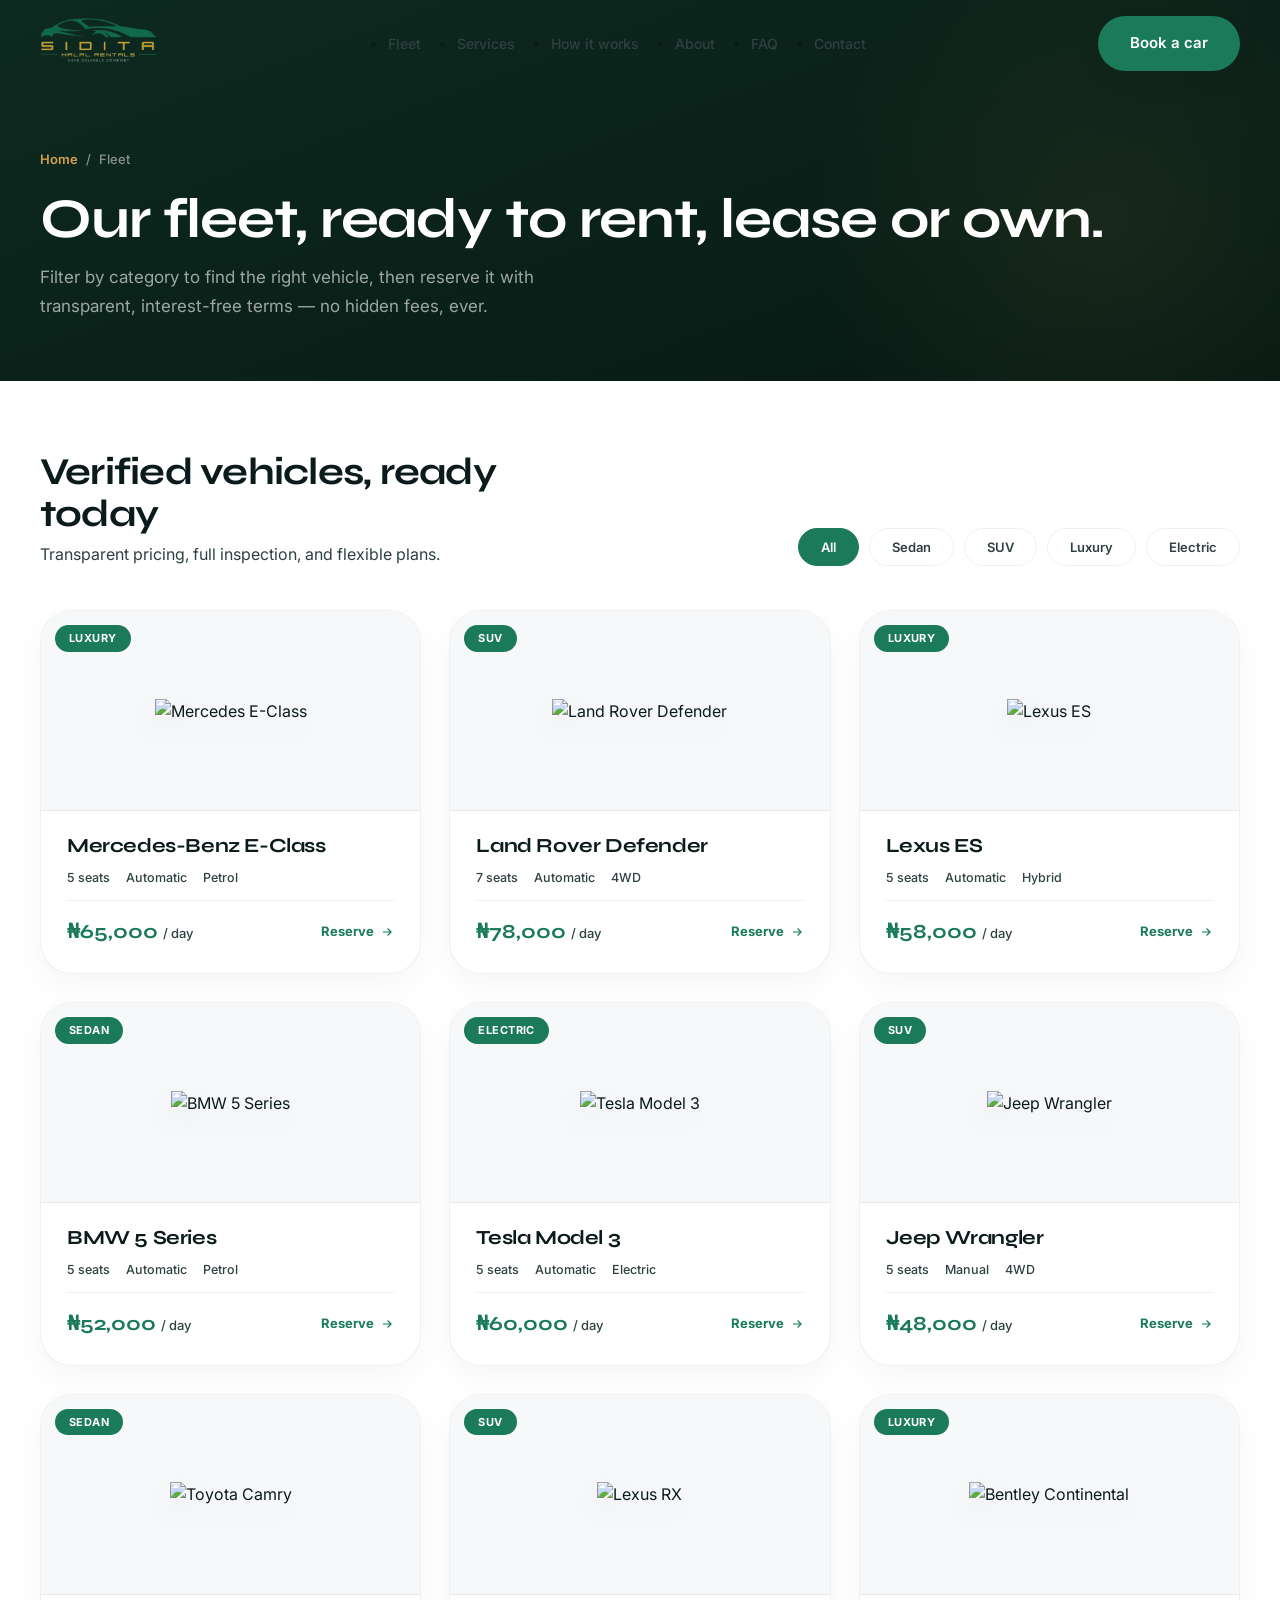
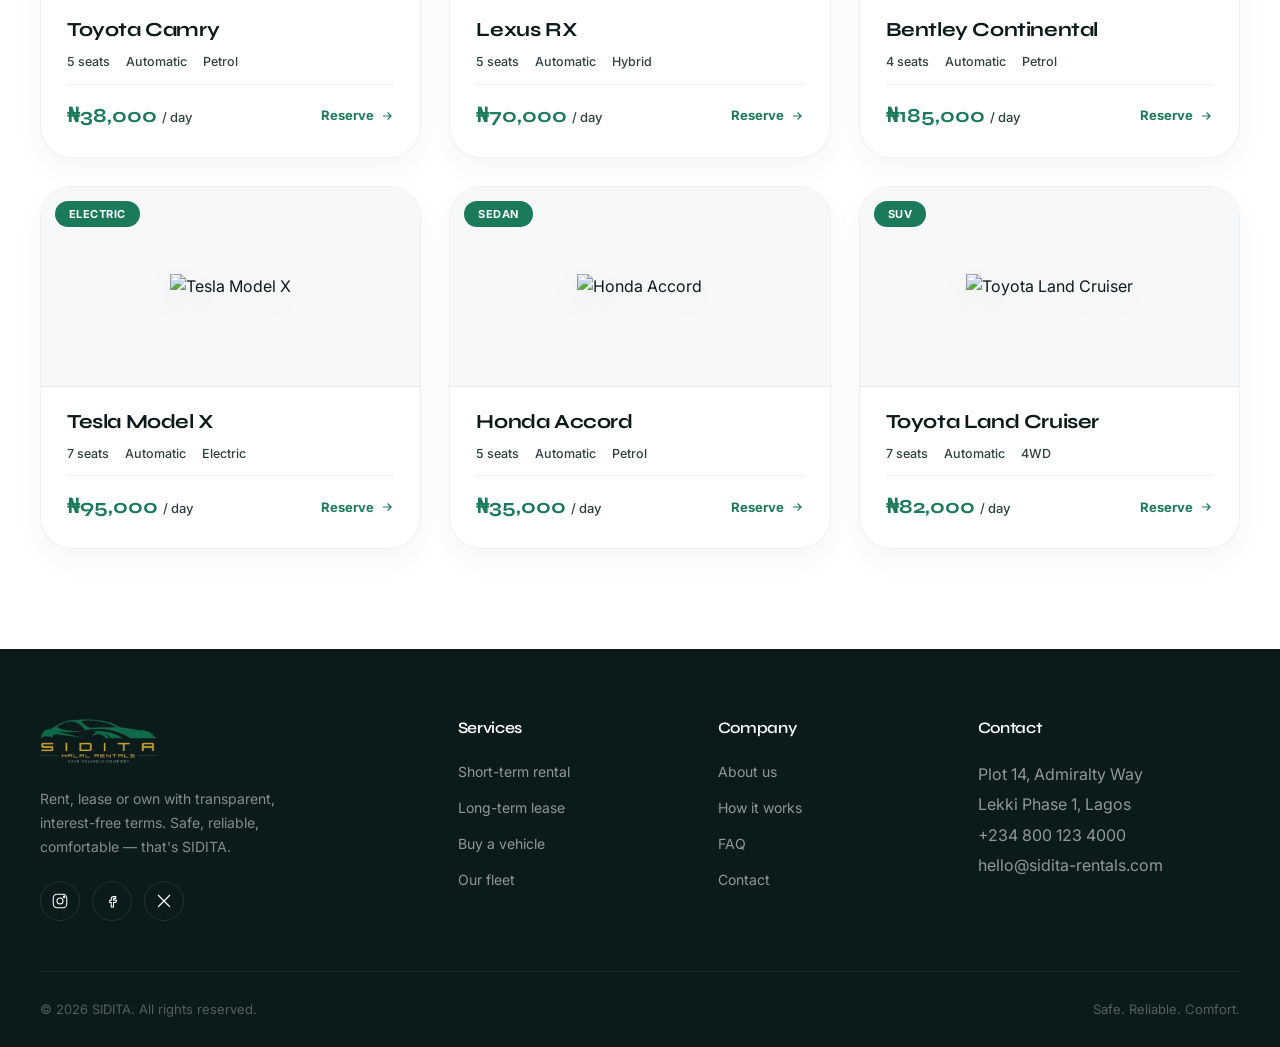
==== leasing.html @ f41a8546 "Add files via upload" ====
<!DOCTYPE html>
<html lang="en">
<head>
  <meta charset="UTF-8">
  <meta name="viewport" content="width=device-width, initial-scale=1.0">
  <title>SIDITA · Modern Fleet | Rent, Lease, Own</title>
  <meta name="description" content="Browse SIDITA's verified fleet — sedans, SUVs, luxury, electric. Transparent, interest-free terms.">
  <link rel="preconnect" href="https://fonts.googleapis.com">
  <link rel="preconnect" href="https://fonts.gstatic.com" crossorigin>
  <link href="https://fonts.googleapis.com/css2?family=Inter:opsz,wght@14..32,400;14..32,500;14..32,600;14..32,700;14..32,800&family=Syne:wght@600;700;800&display=swap" rel="stylesheet">
  <link rel="icon" href="data:image/svg+xml,%3Csvg xmlns='http://www.w3.org/2000/svg' viewBox='0 0 24 24' fill='%231a7a5a'%3E%3Cpath d='M12 2L2 7l10 5 10-5-10-5z'/%3E%3Cpath d='M2 17l10 5 10-5'/%3E%3Cpath d='M2 12l10 5 10-5'/%3E%3C/svg%3E" type="image/svg+xml">
  <link rel="icon" type="image/png" sizes="32x32" href="favicon.png">
<link rel="apple-touch-icon" href="favicon.png">
  <style>
    * { margin: 0; padding: 0; box-sizing: border-box; }

    :root {
      --bg: #ffffff;
      --bg-soft: #f6f8f9;
      --ink: #0b1a1a;
      --ink-soft: #2f4040;
      --green-accent: #1a7a5a;
      --gold: #d4a14b;
      --gold-light: #f3e3c4;
      --border-light: rgba(0,0,0,0.06);
      --shadow-sm: 0 12px 30px rgba(0,0,0,0.04);
      --shadow-md: 0 20px 40px rgba(0,0,0,0.06);
      --radius: 32px;
    }

    body {
      font-family: 'Inter', sans-serif;
      background: var(--bg);
      color: var(--ink);
      line-height: 1.5;
      -webkit-font-smoothing: antialiased;
    }

    .wrap {
      max-width: 1280px;
      margin: 0 auto;
      padding: 0 40px;
    }

    h1, h2, h3, h4 {
      font-family: 'Syne', sans-serif;
      font-weight: 700;
      letter-spacing: -0.02em;
      line-height: 1.1;
    }

    .btn {
      display: inline-flex;
      align-items: center;
      justify-content: center;
      gap: 10px;
      padding: 16px 32px;
      font-weight: 600;
      font-size: 15px;
      border-radius: 60px;
      transition: 0.2s ease;
      border: none;
      cursor: pointer;
      font-family: 'Inter', sans-serif;
      background: var(--ink);
      color: white;
      box-shadow: var(--shadow-sm);
      text-decoration: none;
    }

    .btn-primary {
      background: var(--green-accent);
      color: white;
    }
    .btn-primary:hover { background: #0e5f45; transform: scale(1.02); }

    .btn-outline {
      background: transparent;
      border: 1.5px solid var(--ink);
      color: var(--ink);
      box-shadow: none;
    }
    .btn-outline:hover { background: var(--ink); color: white; }

    /* ----- HEADER (dynamic) ----- */
    header {
      position: fixed;
      top: 0; left: 0; right: 0;
      z-index: 100;
      background: transparent;
      backdrop-filter: blur(0px);
      -webkit-backdrop-filter: blur(0px);
      border-bottom: 1px solid transparent;
      transition: background 0.35s ease, backdrop-filter 0.35s ease, border-color 0.35s ease, box-shadow 0.35s ease;
    }

    header.scrolled {
      background: rgba(255,255,255,0.85);
      backdrop-filter: blur(14px);
      -webkit-backdrop-filter: blur(14px);
      border-bottom: 1px solid rgba(0,0,0,0.04);
      box-shadow: 0 6px 24px rgba(0,0,0,0.03);
    }

    .nav {
      display: flex;
      align-items: center;
      justify-content: space-between;
      padding: 16px 40px;
      max-width: 1280px;
      margin: 0 auto;
    }

    .brand img { height: 44px; width: auto; }

    .nav-links {
      display: flex;
      align-items: center;
      gap: 36px;
    }

    .nav-links a {
      font-size: 14px;
      font-weight: 500;
      color: var(--ink-soft);
      transition: 0.2s;
      position: relative;
      text-decoration: none;
    }

    .nav-links a:hover { color: var(--ink); }
    .nav-links a::after {
      content: '';
      position: absolute;
      left: 0; bottom: -4px;
      width: 0; height: 2px;
      background: var(--green-accent);
      transition: 0.25s;
    }
    .nav-links a:hover::after { width: 100%; }

    .nav-cta { display: flex; align-items: center; gap: 16px; }

    .burger {
      display: none;
      flex-direction: column;
      gap: 5px;
      cursor: pointer;
      background: none;
      border: none;
    }
    .burger span {
      width: 24px; height: 2px;
      background: var(--ink);
      border-radius: 4px;
      transition: 0.2s;
    }

    .mobile-panel {
      display: none;
      background: white;
      padding: 20px 40px 30px;
      border-bottom: 1px solid var(--border-light);
    }

    /* ----- PAGE HEADER (dark, modern) ----- */
    .page-header {
      padding: 150px 0 60px;
      background: linear-gradient(160deg, #0d2a20 0%, #071913 100%);
      color: white;
      position: relative;
      overflow: hidden;
    }

    .page-header::after {
      content: '';
      position: absolute;
      right: -10%;
      top: -20%;
      width: 600px;
      height: 600px;
      background: radial-gradient(circle, rgba(212,161,75,0.08) 0%, transparent 70%);
      border-radius: 50%;
      pointer-events: none;
    }

    .page-header .wrap { position: relative; z-index: 2; }

    .breadcrumb {
      font-size: 13px;
      color: rgba(255,255,255,0.5);
      margin-bottom: 18px;
      display: flex;
      gap: 8px;
      align-items: center;
      font-weight: 500;
    }
    .breadcrumb a { color: var(--gold); text-decoration: none; font-weight: 600; }

    .page-header h1 {
      font-size: clamp(38px, 4.8vw, 56px);
      color: white;
      margin-bottom: 14px;
    }

    .page-header p {
      font-size: 17px;
      color: rgba(255,255,255,0.6);
      max-width: 560px;
      line-height: 1.7;
    }

    /* ----- FLEET SECTION ----- */
    .fleet-section {
      padding: 70px 0 100px;
      background: var(--bg);
    }

    .fleet-head {
      display: flex;
      justify-content: space-between;
      align-items: flex-end;
      flex-wrap: wrap;
      gap: 24px;
      margin-bottom: 44px;
    }

    .fleet-head .section-head { max-width: 500px; margin-bottom: 0; }
    .fleet-head .section-head h2 { font-size: clamp(28px, 3vw, 38px); }
    .fleet-head .section-head p { color: var(--ink-soft); font-size: 16px; margin-top: 8px; }

    .filters {
      display: flex;
      gap: 10px;
      flex-wrap: wrap;
    }

    .filter-btn {
      padding: 10px 22px;
      border-radius: 40px;
      border: 1.5px solid var(--border-light);
      font-size: 13px;
      font-weight: 600;
      background: transparent;
      color: var(--ink-soft);
      transition: 0.2s ease;
      cursor: pointer;
      font-family: 'Inter', sans-serif;
    }

    .filter-btn:hover { border-color: var(--green-accent); color: var(--green-accent); }
    .filter-btn.active {
      background: var(--green-accent);
      border-color: var(--green-accent);
      color: white;
    }

    .fleet-grid {
      display: grid;
      grid-template-columns: repeat(3, 1fr);
      gap: 28px;
    }

    .car-card {
      background: white;
      border-radius: var(--radius);
      overflow: hidden;
      border: 1px solid var(--border-light);
      transition: 0.3s ease;
      box-shadow: var(--shadow-sm);
      display: flex;
      flex-direction: column;
    }

    .car-card:hover {
      transform: translateY(-8px);
      box-shadow: var(--shadow-md);
      border-color: var(--green-accent);
    }

    .car-media {
      height: 200px;
      background: var(--bg-soft);
      display: flex;
      align-items: center;
      justify-content: center;
      padding: 20px;
      position: relative;
      border-bottom: 1px solid var(--border-light);
    }

    .car-media img {
      max-height: 140px;
      width: auto;
      object-fit: contain;
      filter: drop-shadow(0 12px 14px rgba(0,0,0,0.06));
      transition: transform 0.4s ease;
    }

    .car-card:hover .car-media img { transform: scale(1.05); }

    .car-tag {
      position: absolute;
      top: 14px;
      left: 14px;
      background: var(--green-accent);
      color: white;
      font-size: 11px;
      font-weight: 700;
      letter-spacing: 0.04em;
      padding: 5px 14px;
      border-radius: 30px;
      text-transform: uppercase;
    }

    .car-body {
      padding: 24px 26px 26px;
      display: flex;
      flex-direction: column;
      flex-grow: 1;
      gap: 12px;
    }

    .car-body h3 {
      font-size: 20px;
      color: var(--ink);
    }

    .car-specs {
      display: flex;
      gap: 16px;
      flex-wrap: wrap;
      font-size: 12.5px;
      font-weight: 500;
      color: var(--ink-soft);
    }

    .car-specs span { display: flex; align-items: center; gap: 6px; }

    .car-footer {
      display: flex;
      align-items: center;
      justify-content: space-between;
      margin-top: auto;
      padding-top: 16px;
      border-top: 1px solid var(--border-light);
    }

    .car-price {
      font-family: 'Syne', sans-serif;
      font-size: 20px;
      font-weight: 700;
      color: var(--green-accent);
    }

    .car-price small {
      font-family: 'Inter', sans-serif;
      font-size: 13px;
      font-weight: 500;
      color: var(--ink-soft);
    }

    .reserve-btn {
      font-size: 13px;
      font-weight: 700;
      color: var(--green-accent);
      display: flex;
      align-items: center;
      gap: 6px;
      text-decoration: none;
      transition: 0.2s;
    }

    .reserve-btn:hover { gap: 10px; color: #0e5f45; }

    .no-results {
      display: none;
      text-align: center;
      padding: 60px 20px;
      color: var(--ink-soft);
      font-size: 16px;
    }

    .no-results.show { display: block; }

    /* ----- FOOTER (modern) ----- */
    footer {
      background: var(--ink);
      color: rgba(255,255,255,0.7);
      padding: 70px 0 0;
    }

    .footer-grid {
      display: grid;
      grid-template-columns: 1.4fr 0.8fr 0.8fr 1fr;
      gap: 50px;
      padding-bottom: 50px;
      border-bottom: 1px solid rgba(255,255,255,0.06);
    }

    .footer-brand img { height: 44px; margin-bottom: 18px; }
    .footer-brand p { font-size: 14px; line-height: 1.7; max-width: 280px; color: rgba(255,255,255,0.5); }

    .footer-social { display: flex; gap: 12px; margin-top: 22px; }
    .footer-social a {
      width: 40px; height: 40px;
      border: 1px solid rgba(255,255,255,0.1);
      border-radius: 30px;
      display: flex;
      align-items: center;
      justify-content: center;
      transition: 0.2s;
      text-decoration: none;
    }
    .footer-social a:hover { background: var(--gold); border-color: var(--gold); }

    .footer-col h4 { color: white; font-size: 16px; margin-bottom: 22px; font-weight: 600; }
    .footer-col ul { display: flex; flex-direction: column; gap: 12px; list-style: none; }
    .footer-col a { color: rgba(255,255,255,0.55); font-size: 14px; transition: 0.2s; text-decoration: none; }
    .footer-col a:hover { color: var(--gold); }
    .footer-col address { font-style: normal; line-height: 1.9; color: rgba(255,255,255,0.55); }

    .footer-bottom {
      display: flex;
      justify-content: space-between;
      padding: 28px 0;
      font-size: 13px;
      color: rgba(255,255,255,0.3);
      flex-wrap: wrap;
      gap: 10px;
    }

    /* ----- RESPONSIVE ----- */
    @media (max-width: 1024px) {
      .fleet-grid { grid-template-columns: repeat(2, 1fr); }
      .footer-grid { grid-template-columns: 1fr 1fr; }
    }

    @media (max-width: 720px) {
      .wrap { padding: 0 24px; }
      .nav-links { display: none; }
      .burger { display: flex; }
      .fleet-grid { grid-template-columns: 1fr; }
      .footer-grid { grid-template-columns: 1fr; }
      .fleet-head { flex-direction: column; align-items: flex-start; }
      .filters { width: 100%; }
      .filter-btn { flex: 1 0 auto; }
    }
  </style>
</head>
<body>

<header id="siteHeader">
  <nav class="nav">
    <a href="index.html#top" class="brand"><img src="logo.png" alt="SIDITA"></a>
    <ul class="nav-links">
      <li><a href="index.html#fleet">Fleet</a></li>
      <li><a href="index.html#services">Services</a></li>
      <li><a href="index.html#how">How it works</a></li>
      <li><a href="index.html#about">About</a></li>
      <li><a href="index.html#faq">FAQ</a></li>
      <li><a href="index.html#contact">Contact</a></li>
    </ul>
    <div class="nav-cta">
      <a href="index.html#contact" class="btn btn-primary">Book a car</a>
      <button class="burger" id="burgerBtn" aria-label="Menu"><span></span><span></span><span></span></button>
    </div>
  </nav>
  <div class="mobile-panel" id="mobilePanel">
    <ul style="display:flex;flex-direction:column;gap:6px;padding:10px 0;list-style:none;">
      <li><a href="index.html#fleet" style="font-weight:600;padding:10px 0;border-bottom:1px solid var(--border-light);text-decoration:none;color:var(--ink);">Fleet</a></li>
      <li><a href="index.html#services" style="font-weight:600;padding:10px 0;border-bottom:1px solid var(--border-light);text-decoration:none;color:var(--ink);">Services</a></li>
      <li><a href="index.html#how" style="font-weight:600;padding:10px 0;border-bottom:1px solid var(--border-light);text-decoration:none;color:var(--ink);">How it works</a></li>
      <li><a href="index.html#about" style="font-weight:600;padding:10px 0;border-bottom:1px solid var(--border-light);text-decoration:none;color:var(--ink);">About</a></li>
      <li><a href="index.html#faq" style="font-weight:600;padding:10px 0;border-bottom:1px solid var(--border-light);text-decoration:none;color:var(--ink);">FAQ</a></li>
      <li><a href="index.html#contact" style="font-weight:600;padding:10px 0;text-decoration:none;color:var(--ink);">Contact</a></li>
    </ul>
  </div>
</header>

<main>
  <!-- PAGE HEADER -->
  <section class="page-header">
    <div class="wrap">
      <div class="breadcrumb"><a href="index.html">Home</a> <span>/</span> <span>Fleet</span></div>
      <h1>Our fleet, ready to rent, lease or own.</h1>
      <p>Filter by category to find the right vehicle, then reserve it with transparent, interest-free terms — no hidden fees, ever.</p>
    </div>
  </section>

  <!-- FLEET GRID -->
  <section class="fleet-section" id="fleet">
    <div class="wrap">
      <div class="fleet-head">
        <div class="section-head">
          <h2>Verified vehicles, ready today</h2>
          <p>Transparent pricing, full inspection, and flexible plans.</p>
        </div>
        <div class="filters" id="filters">
          <button class="filter-btn active" data-filter="all">All</button>
          <button class="filter-btn" data-filter="sedan">Sedan</button>
          <button class="filter-btn" data-filter="suv">SUV</button>
          <button class="filter-btn" data-filter="luxury">Luxury</button>
          <button class="filter-btn" data-filter="electric">Electric</button>
        </div>
      </div>

      <div class="fleet-grid" id="fleetGrid">

        <!-- Mercedes E-Class -->
        <div class="car-card" data-cat="luxury sedan">
          <div class="car-media"><span class="car-tag">Luxury</span><img src="https://pngimg.com/uploads/mercedes/small/mercedes_PNG1840.png" alt="Mercedes E-Class"></div>
          <div class="car-body">
            <h3>Mercedes-Benz E-Class</h3>
            <div class="car-specs"><span>5 seats</span><span>Automatic</span><span>Petrol</span></div>
            <div class="car-footer">
              <p class="car-price">₦65,000 <small>/ day</small></p>
              <a href="index.html#contact" class="reserve-btn">Reserve <svg width="14" height="14" viewBox="0 0 24 24" fill="none" stroke="currentColor" stroke-width="2"><path d="M5 12h14M13 6l6 6-6 6"/></svg></a>
            </div>
          </div>
        </div>

        <!-- Land Rover Defender -->
        <div class="car-card" data-cat="suv">
          <div class="car-media"><span class="car-tag">SUV</span><img src="https://pngimg.com/uploads/land_rover/small/land_rover_PNG49.png" alt="Land Rover Defender"></div>
          <div class="car-body">
            <h3>Land Rover Defender</h3>
            <div class="car-specs"><span>7 seats</span><span>Automatic</span><span>4WD</span></div>
            <div class="car-footer">
              <p class="car-price">₦78,000 <small>/ day</small></p>
              <a href="index.html#contact" class="reserve-btn">Reserve <svg width="14" height="14" viewBox="0 0 24 24" fill="none" stroke="currentColor" stroke-width="2"><path d="M5 12h14M13 6l6 6-6 6"/></svg></a>
            </div>
          </div>
        </div>

        <!-- Lexus ES -->
        <div class="car-card" data-cat="luxury sedan">
          <div class="car-media"><span class="car-tag">Luxury</span><img src="https://pngimg.com/uploads/lexus/small/lexus_PNG47.png" alt="Lexus ES"></div>
          <div class="car-body">
            <h3>Lexus ES</h3>
            <div class="car-specs"><span>5 seats</span><span>Automatic</span><span>Hybrid</span></div>
            <div class="car-footer">
              <p class="car-price">₦58,000 <small>/ day</small></p>
              <a href="index.html#contact" class="reserve-btn">Reserve <svg width="14" height="14" viewBox="0 0 24 24" fill="none" stroke="currentColor" stroke-width="2"><path d="M5 12h14M13 6l6 6-6 6"/></svg></a>
            </div>
          </div>
        </div>

        <!-- BMW 5 Series -->
        <div class="car-card" data-cat="sedan">
          <div class="car-media"><span class="car-tag">Sedan</span><img src="https://pngimg.com/uploads/bmw/small/bmw_PNG1683.png" alt="BMW 5 Series"></div>
          <div class="car-body">
            <h3>BMW 5 Series</h3>
            <div class="car-specs"><span>5 seats</span><span>Automatic</span><span>Petrol</span></div>
            <div class="car-footer">
              <p class="car-price">₦52,000 <small>/ day</small></p>
              <a href="index.html#contact" class="reserve-btn">Reserve <svg width="14" height="14" viewBox="0 0 24 24" fill="none" stroke="currentColor" stroke-width="2"><path d="M5 12h14M13 6l6 6-6 6"/></svg></a>
            </div>
          </div>
        </div>

        <!-- Tesla Model 3 -->
        <div class="car-card" data-cat="electric sedan">
          <div class="car-media"><span class="car-tag">Electric</span><img src="https://pngimg.com/uploads/tesla_car/small/tesla_car_PNG24.png" alt="Tesla Model 3"></div>
          <div class="car-body">
            <h3>Tesla Model 3</h3>
            <div class="car-specs"><span>5 seats</span><span>Automatic</span><span>Electric</span></div>
            <div class="car-footer">
              <p class="car-price">₦60,000 <small>/ day</small></p>
              <a href="index.html#contact" class="reserve-btn">Reserve <svg width="14" height="14" viewBox="0 0 24 24" fill="none" stroke="currentColor" stroke-width="2"><path d="M5 12h14M13 6l6 6-6 6"/></svg></a>
            </div>
          </div>
        </div>

        <!-- Jeep Wrangler -->
        <div class="car-card" data-cat="suv">
          <div class="car-media"><span class="car-tag">SUV</span><img src="https://pngimg.com/uploads/jeep/small/jeep_PNG146.png" alt="Jeep Wrangler"></div>
          <div class="car-body">
            <h3>Jeep Wrangler</h3>
            <div class="car-specs"><span>5 seats</span><span>Manual</span><span>4WD</span></div>
            <div class="car-footer">
              <p class="car-price">₦48,000 <small>/ day</small></p>
              <a href="index.html#contact" class="reserve-btn">Reserve <svg width="14" height="14" viewBox="0 0 24 24" fill="none" stroke="currentColor" stroke-width="2"><path d="M5 12h14M13 6l6 6-6 6"/></svg></a>
            </div>
          </div>
        </div>

        <!-- Toyota Camry -->
        <div class="car-card" data-cat="sedan">
          <div class="car-media"><span class="car-tag">Sedan</span><img src="https://pngimg.com/uploads/toyota/small/toyota_PNG1866.png" alt="Toyota Camry"></div>
          <div class="car-body">
            <h3>Toyota Camry</h3>
            <div class="car-specs"><span>5 seats</span><span>Automatic</span><span>Petrol</span></div>
            <div class="car-footer">
              <p class="car-price">₦38,000 <small>/ day</small></p>
              <a href="index.html#contact" class="reserve-btn">Reserve <svg width="14" height="14" viewBox="0 0 24 24" fill="none" stroke="currentColor" stroke-width="2"><path d="M5 12h14M13 6l6 6-6 6"/></svg></a>
            </div>
          </div>
        </div>

        <!-- Lexus RX -->
        <div class="car-card" data-cat="suv">
          <div class="car-media"><span class="car-tag">SUV</span><img src="https://pngimg.com/uploads/lexus/small/lexus_PNG55.png" alt="Lexus RX"></div>
          <div class="car-body">
            <h3>Lexus RX</h3>
            <div class="car-specs"><span>5 seats</span><span>Automatic</span><span>Hybrid</span></div>
            <div class="car-footer">
              <p class="car-price">₦70,000 <small>/ day</small></p>
              <a href="index.html#contact" class="reserve-btn">Reserve <svg width="14" height="14" viewBox="0 0 24 24" fill="none" stroke="currentColor" stroke-width="2"><path d="M5 12h14M13 6l6 6-6 6"/></svg></a>
            </div>
          </div>
        </div>

        <!-- Bentley Continental -->
        <div class="car-card" data-cat="luxury">
          <div class="car-media"><span class="car-tag">Luxury</span><img src="https://pngimg.com/uploads/bentley/bentley_PNG27.png" alt="Bentley Continental"></div>
          <div class="car-body">
            <h3>Bentley Continental</h3>
            <div class="car-specs"><span>4 seats</span><span>Automatic</span><span>Petrol</span></div>
            <div class="car-footer">
              <p class="car-price">₦185,000 <small>/ day</small></p>
              <a href="index.html#contact" class="reserve-btn">Reserve <svg width="14" height="14" viewBox="0 0 24 24" fill="none" stroke="currentColor" stroke-width="2"><path d="M5 12h14M13 6l6 6-6 6"/></svg></a>
            </div>
          </div>
        </div>

        <!-- Tesla Model X -->
        <div class="car-card" data-cat="electric">
          <div class="car-media"><span class="car-tag">Electric</span><img src="https://pngimg.com/uploads/tesla_car/small/tesla_car_PNG16.png" alt="Tesla Model X"></div>
          <div class="car-body">
            <h3>Tesla Model X</h3>
            <div class="car-specs"><span>7 seats</span><span>Automatic</span><span>Electric</span></div>
            <div class="car-footer">
              <p class="car-price">₦95,000 <small>/ day</small></p>
              <a href="index.html#contact" class="reserve-btn">Reserve <svg width="14" height="14" viewBox="0 0 24 24" fill="none" stroke="currentColor" stroke-width="2"><path d="M5 12h14M13 6l6 6-6 6"/></svg></a>
            </div>
          </div>
        </div>

        <!-- Honda Accord -->
        <div class="car-card" data-cat="sedan">
          <div class="car-media"><span class="car-tag">Sedan</span><img src="https://pngimg.com/uploads/honda/small/honda_PNG1710.png" alt="Honda Accord"></div>
          <div class="car-body">
            <h3>Honda Accord</h3>
            <div class="car-specs"><span>5 seats</span><span>Automatic</span><span>Petrol</span></div>
            <div class="car-footer">
              <p class="car-price">₦35,000 <small>/ day</small></p>
              <a href="index.html#contact" class="reserve-btn">Reserve <svg width="14" height="14" viewBox="0 0 24 24" fill="none" stroke="currentColor" stroke-width="2"><path d="M5 12h14M13 6l6 6-6 6"/></svg></a>
            </div>
          </div>
        </div>

        <!-- Toyota Land Cruiser -->
        <div class="car-card" data-cat="suv">
          <div class="car-media"><span class="car-tag">SUV</span><img src="https://pngimg.com/uploads/toyota/small/toyota_PNG1855.png" alt="Toyota Land Cruiser"></div>
          <div class="car-body">
            <h3>Toyota Land Cruiser</h3>
            <div class="car-specs"><span>7 seats</span><span>Automatic</span><span>4WD</span></div>
            <div class="car-footer">
              <p class="car-price">₦82,000 <small>/ day</small></p>
              <a href="index.html#contact" class="reserve-btn">Reserve <svg width="14" height="14" viewBox="0 0 24 24" fill="none" stroke="currentColor" stroke-width="2"><path d="M5 12h14M13 6l6 6-6 6"/></svg></a>
            </div>
          </div>
        </div>

      </div>

      <div class="no-results" id="noResults">
        <p>No vehicles match this category right now — try "All" or check back soon.</p>
      </div>
    </div>
  </section>
</main>

<footer>
  <div class="wrap">
    <div class="footer-grid">
      <div class="footer-brand">
        <img src="logo.png" alt="SIDITA">
        <p>Rent, lease or own with transparent, interest-free terms. Safe, reliable, comfortable — that's SIDITA.</p>
        <div class="footer-social">
          <a href="#"><svg width="18" height="18" viewBox="0 0 24 24" fill="none" stroke="white" stroke-width="1.4"><rect x="3" y="3" width="18" height="18" rx="5"/><circle cx="12" cy="12" r="4"/><circle cx="17.5" cy="6.5" r="1"/></svg></a>
          <a href="#"><svg width="18" height="18" viewBox="0 0 24 24" fill="none" stroke="white" stroke-width="1.4"><path d="M14 9h3V6h-3c-1.7 0-3 1.3-3 3v2H9v3h2v6h3v-6h3l1-3h-4V9c0-.3.3-1 1-1z"/></svg></a>
          <a href="#"><svg width="18" height="18" viewBox="0 0 24 24" fill="none" stroke="white" stroke-width="1.6"><path d="M4 4l16 16M20 4L4 20"/></svg></a>
        </div>
      </div>
      <div class="footer-col"><h4>Services</h4><ul><li><a href="index.html#services">Short-term rental</a></li><li><a href="index.html#services">Long-term lease</a></li><li><a href="index.html#services">Buy a vehicle</a></li><li><a href="index.html#fleet">Our fleet</a></li></ul></div>
      <div class="footer-col"><h4>Company</h4><ul><li><a href="index.html#about">About us</a></li><li><a href="index.html#how">How it works</a></li><li><a href="index.html#faq">FAQ</a></li><li><a href="index.html#contact">Contact</a></li></ul></div>
      <div class="footer-col"><h4>Contact</h4><address>Plot 14, Admiralty Way<br>Lekki Phase 1, Lagos<br>+234 800 123 4000<br>hello@sidita-rentals.com</address></div>
    </div>
    <div class="footer-bottom"><span>© 2026 SIDITA. All rights reserved.</span><span>Safe. Reliable. Comfort.</span></div>
  </div>
</footer>

<script>
  // Header scroll effect
  const headerEl = document.getElementById('siteHeader');
  window.addEventListener('scroll', () => {
    headerEl.classList.toggle('scrolled', window.scrollY > 20);
  });

  // Mobile menu
  const burger = document.getElementById('burgerBtn');
  const panel = document.getElementById('mobilePanel');
  burger.addEventListener('click', () => {
    panel.style.display = panel.style.display === 'block' ? 'none' : 'block';
  });
  document.querySelectorAll('.mobile-panel a').forEach(a => a.addEventListener('click', () => panel.style.display = 'none'));

  // Fleet filtering
  const filterBtns = document.querySelectorAll('.filter-btn');
  const cards = document.querySelectorAll('.car-card');
  const noResults = document.getElementById('noResults');

  function applyFilter(filter) {
    filterBtns.forEach(b => b.classList.toggle('active', b.dataset.filter === filter));
    let visible = 0;
    cards.forEach(card => {
      const match = filter === 'all' || card.dataset.cat.includes(filter);
      card.style.display = match ? 'flex' : 'none';
      if (match) visible++;
    });
    noResults.classList.toggle('show', visible === 0);
    // Update URL
    const url = new URL(window.location);
    if (filter === 'all') url.searchParams.delete('category');
    else url.searchParams.set('category', filter);
    window.history.replaceState({}, '', url);
  }

  filterBtns.forEach(btn => {
    btn.addEventListener('click', () => applyFilter(btn.dataset.filter));
  });

  // Read URL param
  const params = new URLSearchParams(window.location.search);
  const initial = params.get('category');
  const valid = ['sedan', 'suv', 'luxury', 'electric'];
  applyFilter(valid.includes(initial) ? initial : 'all');
</script>
</body>
</html>
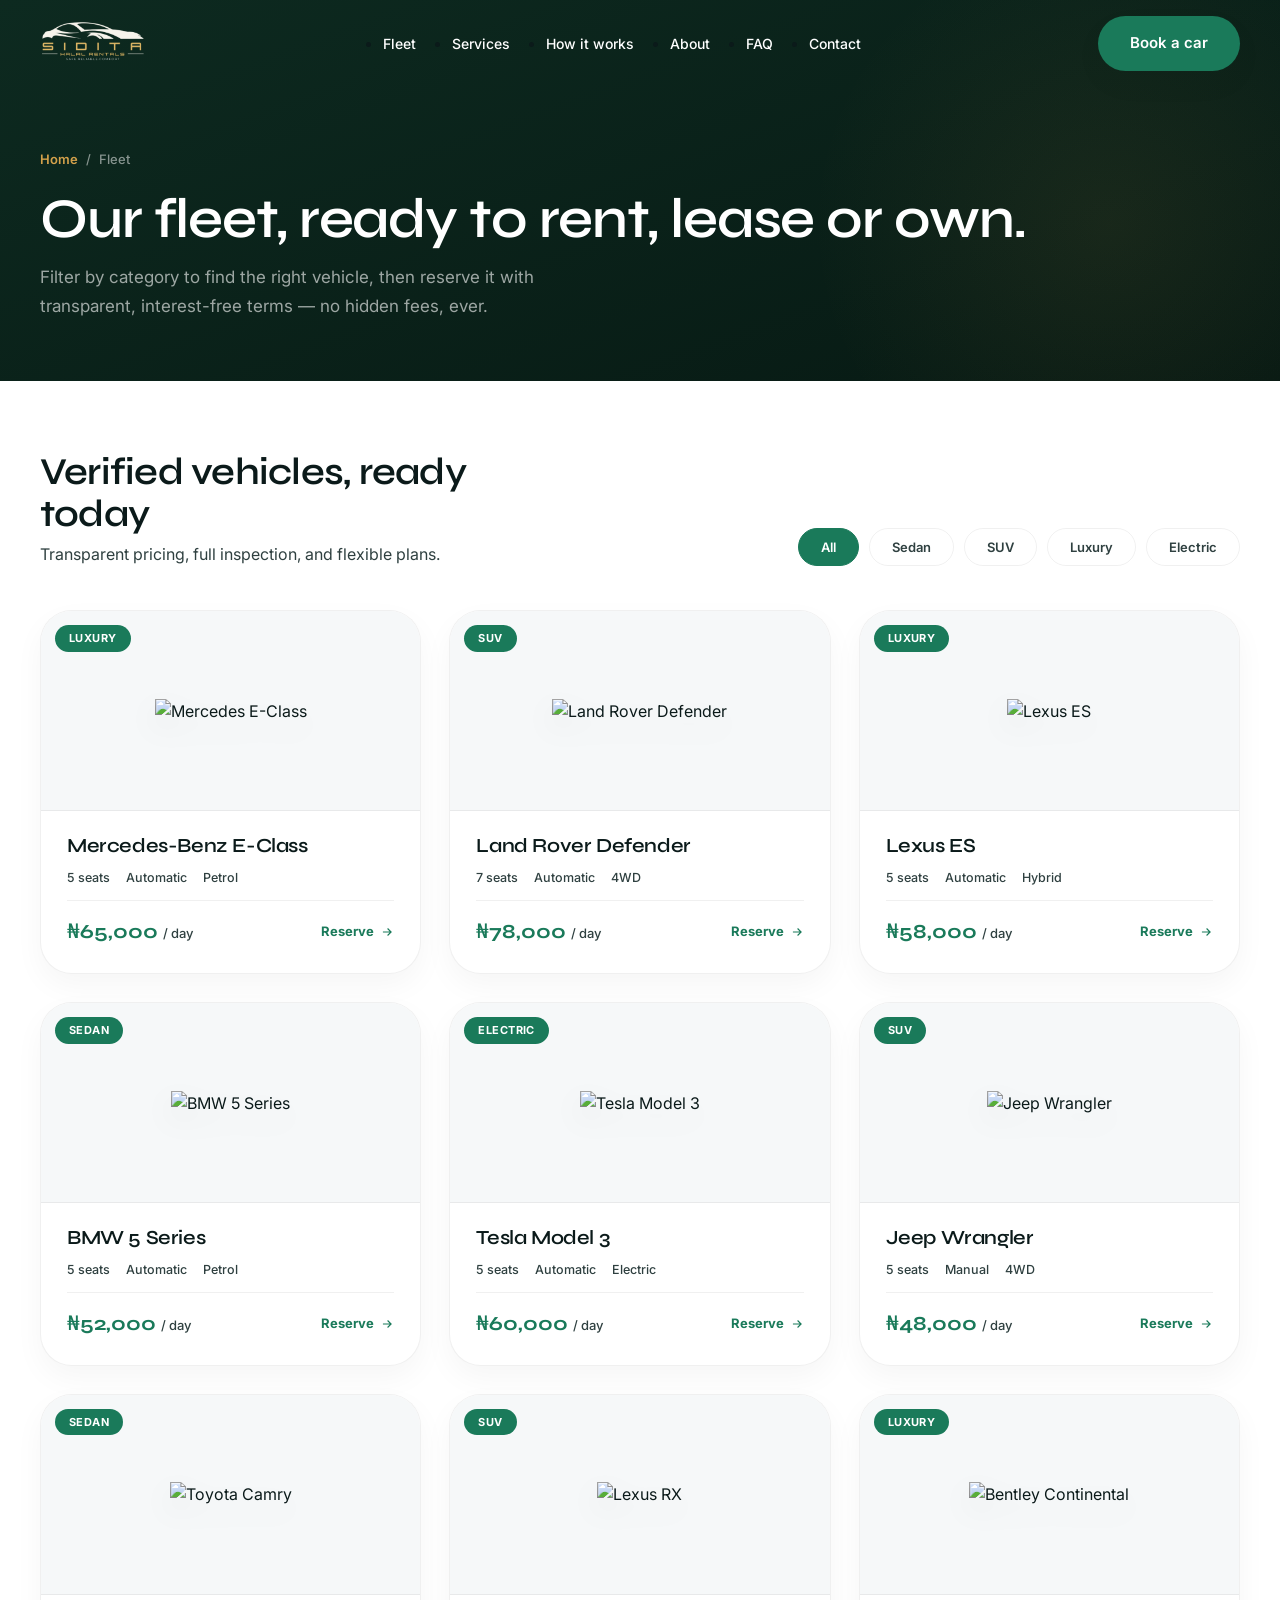
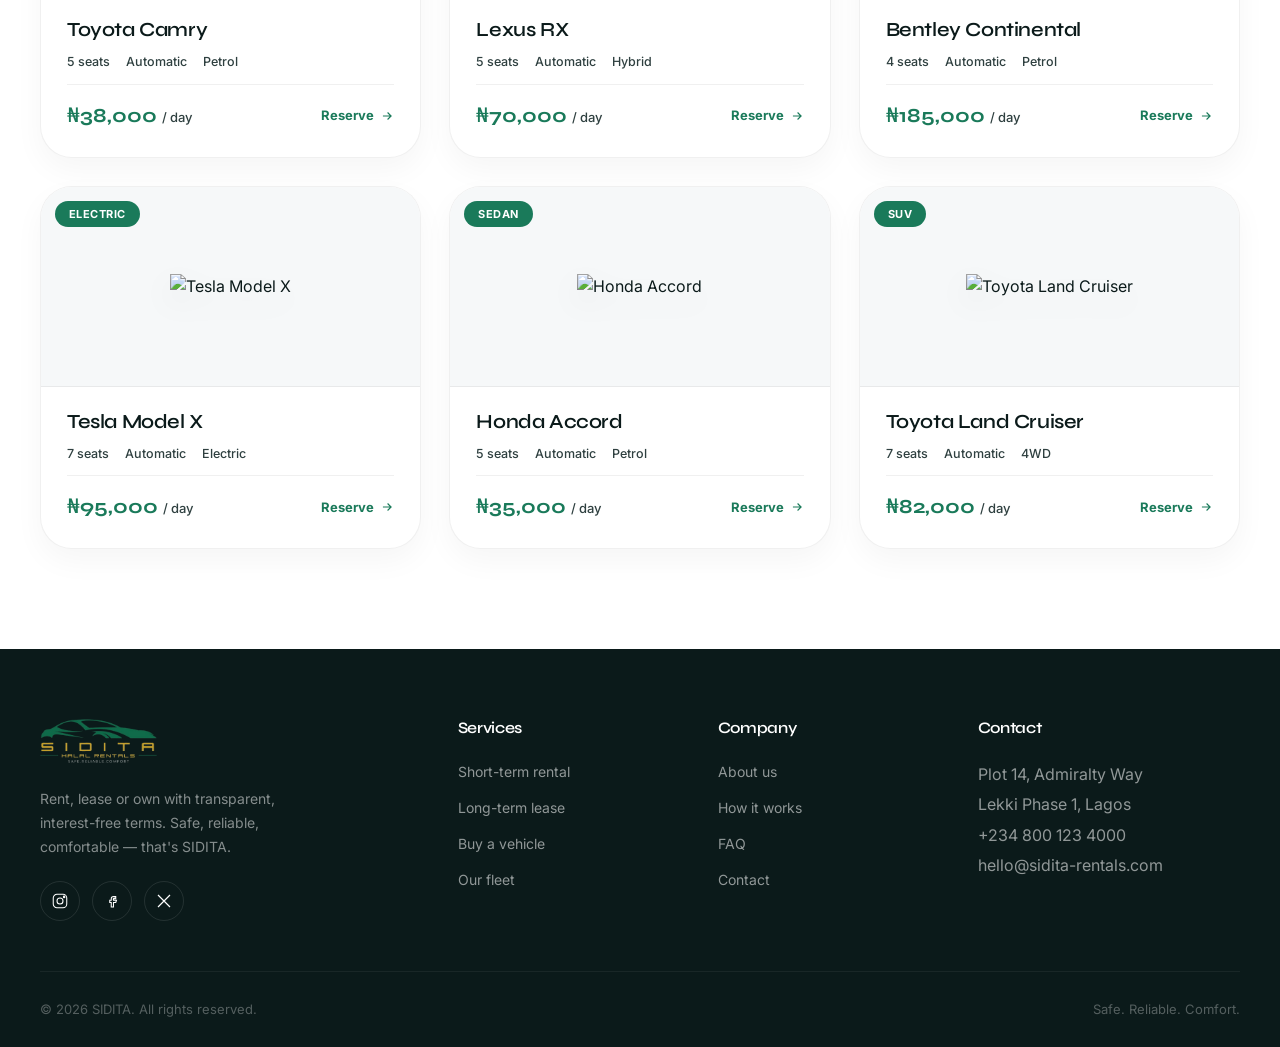
==== commit 9b5d64db: "Add files via upload" ====
--- a/leasing.html
+++ b/leasing.html
@@ -7,7 +7,7 @@
   <meta name="description" content="Browse SIDITA's verified fleet — sedans, SUVs, luxury, electric. Transparent, interest-free terms.">
   <link rel="preconnect" href="https://fonts.googleapis.com">
   <link rel="preconnect" href="https://fonts.gstatic.com" crossorigin>
-  <link href="https://fonts.googleapis.com/css2?family=Inter:opsz,wght@14..32,400;14..32,500;14..32,600;14..32,700;14..32,800&family=Syne:wght@600;700;800&display=swap" rel="stylesheet">
+  <link href="https://fonts.googleapis.com/css2?family=Inter:wght@400;500;600;700&family=Syne:wght@400;500;600;700&display=swap" rel="stylesheet">
   <link rel="icon" href="data:image/svg+xml,%3Csvg xmlns='http://www.w3.org/2000/svg' viewBox='0 0 24 24' fill='%231a7a5a'%3E%3Cpath d='M12 2L2 7l10 5 10-5-10-5z'/%3E%3Cpath d='M2 17l10 5 10-5'/%3E%3Cpath d='M2 12l10 5 10-5'/%3E%3C/svg%3E" type="image/svg+xml">
   <link rel="icon" type="image/png" sizes="32x32" href="favicon.png">
 <link rel="apple-touch-icon" href="favicon.png">
@@ -26,27 +26,45 @@
       --shadow-sm: 0 12px 30px rgba(0,0,0,0.04);
       --shadow-md: 0 20px 40px rgba(0,0,0,0.06);
       --radius: 32px;
+      --wrap-pad: 40px;
+    }
+
+    html { -webkit-text-size-adjust: 100%; }
+
+    html, body {
+      max-width: 100%;
+      overflow-x: hidden;
     }
 
     body {
-      font-family: 'Inter', sans-serif;
+      font-family: 'Inter', -apple-system, BlinkMacSystemFont, 'Segoe UI', Roboto, Helvetica, Arial, sans-serif;
       background: var(--bg);
       color: var(--ink);
       line-height: 1.5;
       -webkit-font-smoothing: antialiased;
-    }
+      -moz-osx-font-smoothing: grayscale;
+      text-rendering: optimizeLegibility;
+      font-synthesis: none;
+    }
+
+    img { max-width: 100%; height: auto; }
 
     .wrap {
       max-width: 1280px;
       margin: 0 auto;
-      padding: 0 40px;
+      padding: 0 var(--wrap-pad);
     }
 
     h1, h2, h3, h4 {
-      font-family: 'Syne', sans-serif;
-      font-weight: 700;
+      font-family: 'Syne', 'Inter', -apple-system, BlinkMacSystemFont, sans-serif;
+      font-weight: 600;
       letter-spacing: -0.02em;
       line-height: 1.1;
+    }
+
+    a {
+      text-decoration: none !important;
+      color: inherit;
     }
 
     .btn {
@@ -61,11 +79,11 @@
       transition: 0.2s ease;
       border: none;
       cursor: pointer;
-      font-family: 'Inter', sans-serif;
+      font-family: 'Inter', -apple-system, BlinkMacSystemFont, sans-serif;
       background: var(--ink);
       color: white;
       box-shadow: var(--shadow-sm);
-      text-decoration: none;
+      text-decoration: none !important;
     }
 
     .btn-primary {
@@ -106,12 +124,14 @@
       display: flex;
       align-items: center;
       justify-content: space-between;
-      padding: 16px 40px;
+      padding: 16px var(--wrap-pad);
       max-width: 1280px;
       margin: 0 auto;
+      gap: 16px;
     }
 
     .brand img { height: 44px; width: auto; }
+    .brand { flex-shrink: 0; }
 
     .nav-links {
       display: flex;
@@ -122,13 +142,13 @@
     .nav-links a {
       font-size: 14px;
       font-weight: 500;
-      color: var(--ink-soft);
-      transition: 0.2s;
+      color: white;
+      transition: color 0.35s ease;
       position: relative;
       text-decoration: none;
     }
 
-    .nav-links a:hover { color: var(--ink); }
+    .nav-links a:hover { color: white; }
     .nav-links a::after {
       content: '';
       position: absolute;
@@ -139,6 +159,12 @@
     }
     .nav-links a:hover::after { width: 100%; }
 
+    header.scrolled .nav-links a { color: var(--ink-soft); }
+    header.scrolled .nav-links a:hover { color: var(--ink); }
+
+    .burger span { background: white; transition: background 0.35s ease; }
+    header.scrolled .burger span { background: var(--ink); }
+
     .nav-cta { display: flex; align-items: center; gap: 16px; }
 
     .burger {
@@ -159,7 +185,7 @@
     .mobile-panel {
       display: none;
       background: white;
-      padding: 20px 40px 30px;
+      padding: 20px var(--wrap-pad) 30px;
       border-bottom: 1px solid var(--border-light);
     }
 
@@ -432,19 +458,43 @@
 
     /* ----- RESPONSIVE ----- */
     @media (max-width: 1024px) {
+      :root { --wrap-pad: 32px; }
+      .page-header { padding: 120px 0 52px; }
+      .fleet-section { padding: 60px 0 84px; }
       .fleet-grid { grid-template-columns: repeat(2, 1fr); }
-      .footer-grid { grid-template-columns: 1fr 1fr; }
+      .footer-grid { grid-template-columns: 1fr 1fr; gap: 36px; }
+      .nav-cta .btn { padding: 14px 22px; font-size: 14px; }
     }
 
     @media (max-width: 720px) {
-      .wrap { padding: 0 24px; }
+      :root { --wrap-pad: 24px; }
+      .nav { padding: 14px var(--wrap-pad); }
       .nav-links { display: none; }
       .burger { display: flex; }
+      .page-header { padding: 108px 0 44px; }
+      .fleet-section { padding: 48px 0 70px; }
       .fleet-grid { grid-template-columns: 1fr; }
-      .footer-grid { grid-template-columns: 1fr; }
+      .footer-grid { grid-template-columns: 1fr; gap: 32px; }
+      .footer-bottom { text-align: center; justify-content: center; }
       .fleet-head { flex-direction: column; align-items: flex-start; }
       .filters { width: 100%; }
       .filter-btn { flex: 1 0 auto; }
+      .car-body { padding: 20px 20px 22px; }
+      .brand img { height: 36px; }
+    }
+
+    @media (max-width: 480px) {
+      :root { --wrap-pad: 18px; }
+      .page-header h1 { font-size: 30px; }
+      .page-header p { font-size: 15px; }
+      .breadcrumb { font-size: 12px; }
+      .btn { padding: 14px 24px; font-size: 14px; }
+      .fleet-head .section-head h2 { font-size: 24px; }
+      .filters { gap: 8px; }
+      .filter-btn { padding: 9px 16px; font-size: 12.5px; }
+      .car-media { height: 170px; }
+      .car-price { font-size: 18px; }
+      .mobile-panel { padding: 16px var(--wrap-pad) 24px; }
     }
   </style>
 </head>
@@ -452,7 +502,7 @@
 
 <header id="siteHeader">
   <nav class="nav">
-    <a href="index.html#top" class="brand"><img src="logo.png" alt="SIDITA"></a>
+    <a href="index.html#top" class="brand"><img id="navLogo" src="logo-light.png" alt="SIDITA"></a>
     <ul class="nav-links">
       <li><a href="index.html#fleet">Fleet</a></li>
       <li><a href="index.html#services">Services</a></li>
@@ -695,9 +745,15 @@
 <script>
   // Header scroll effect
   const headerEl = document.getElementById('siteHeader');
-  window.addEventListener('scroll', () => {
-    headerEl.classList.toggle('scrolled', window.scrollY > 20);
-  });
+  const navLogo = document.getElementById('navLogo');
+  function updateHeaderState() {
+    const scrolled = window.scrollY > 20;
+    headerEl.classList.toggle('scrolled', scrolled);
+    const desiredSrc = scrolled ? 'logo.png' : 'logo-light.png';
+    if (navLogo.getAttribute('src') !== desiredSrc) navLogo.setAttribute('src', desiredSrc);
+  }
+  window.addEventListener('scroll', updateHeaderState);
+  updateHeaderState();
 
   // Mobile menu
   const burger = document.getElementById('burgerBtn');
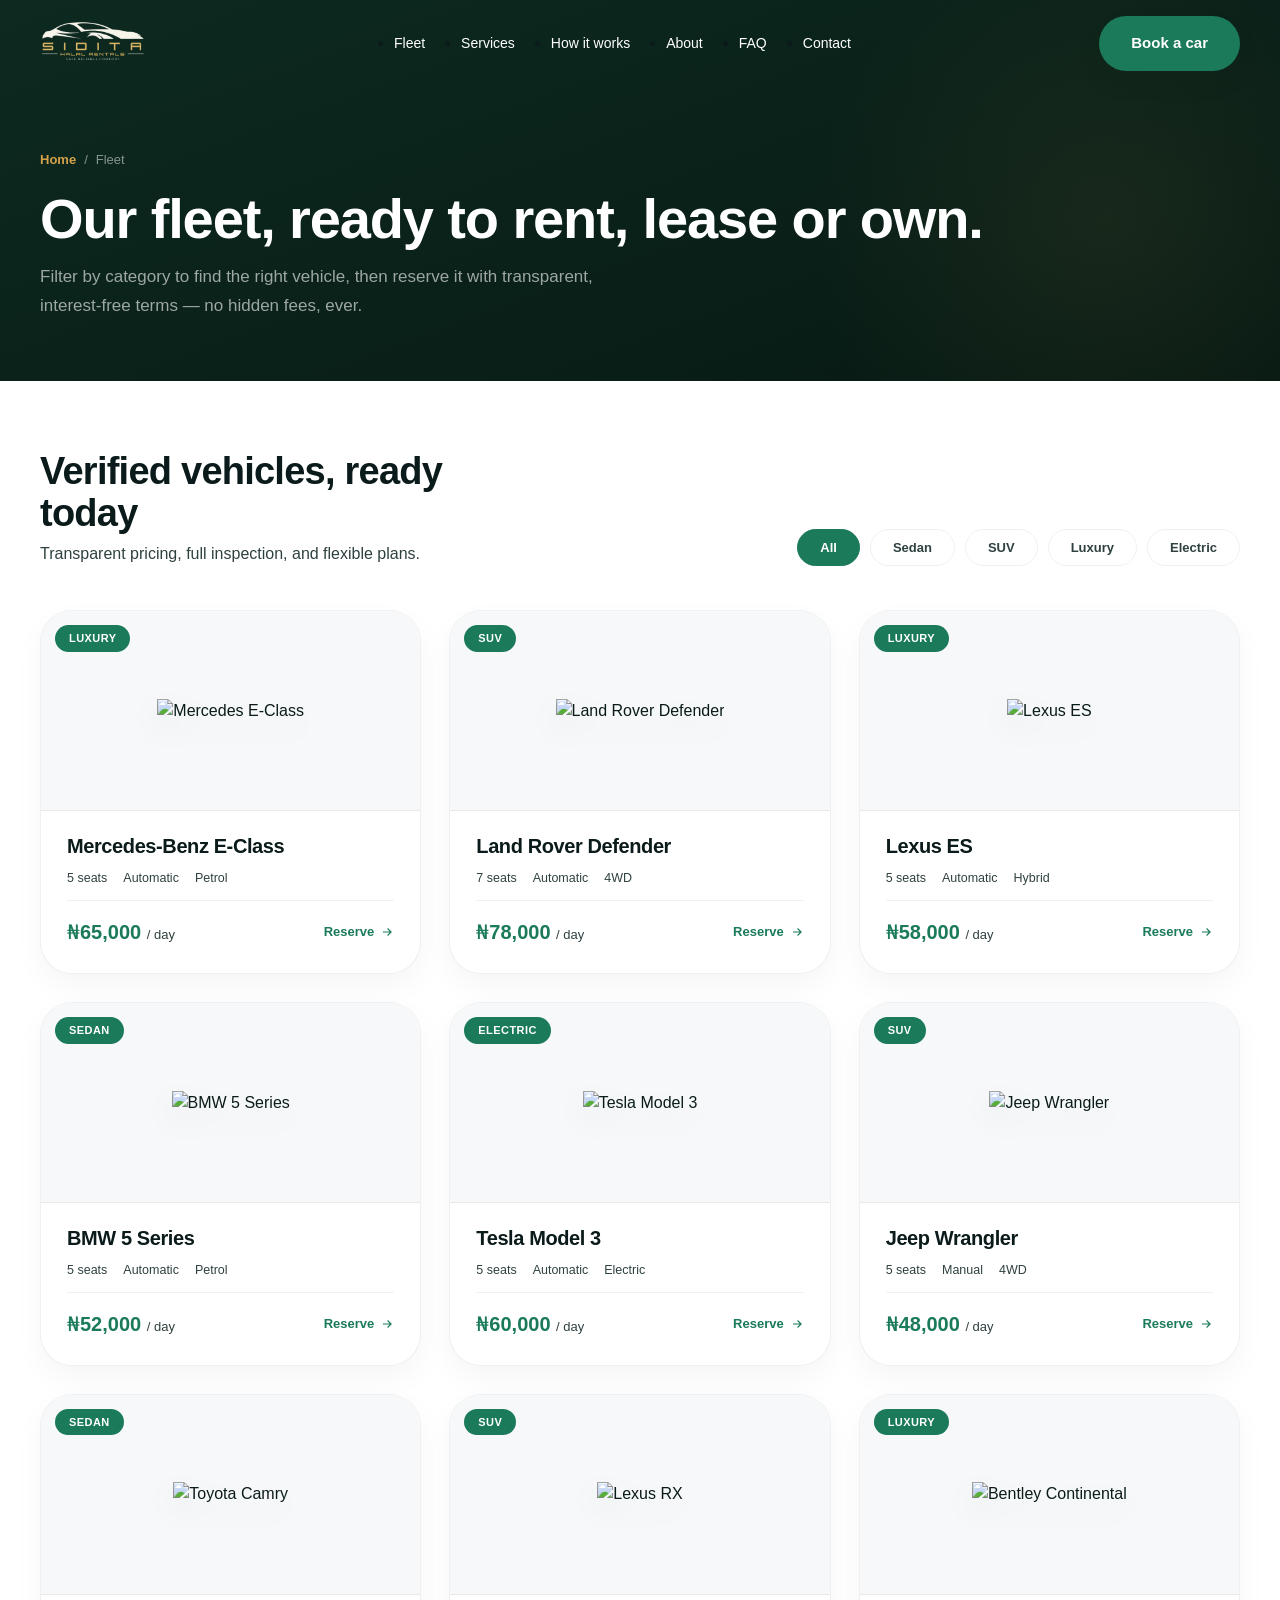
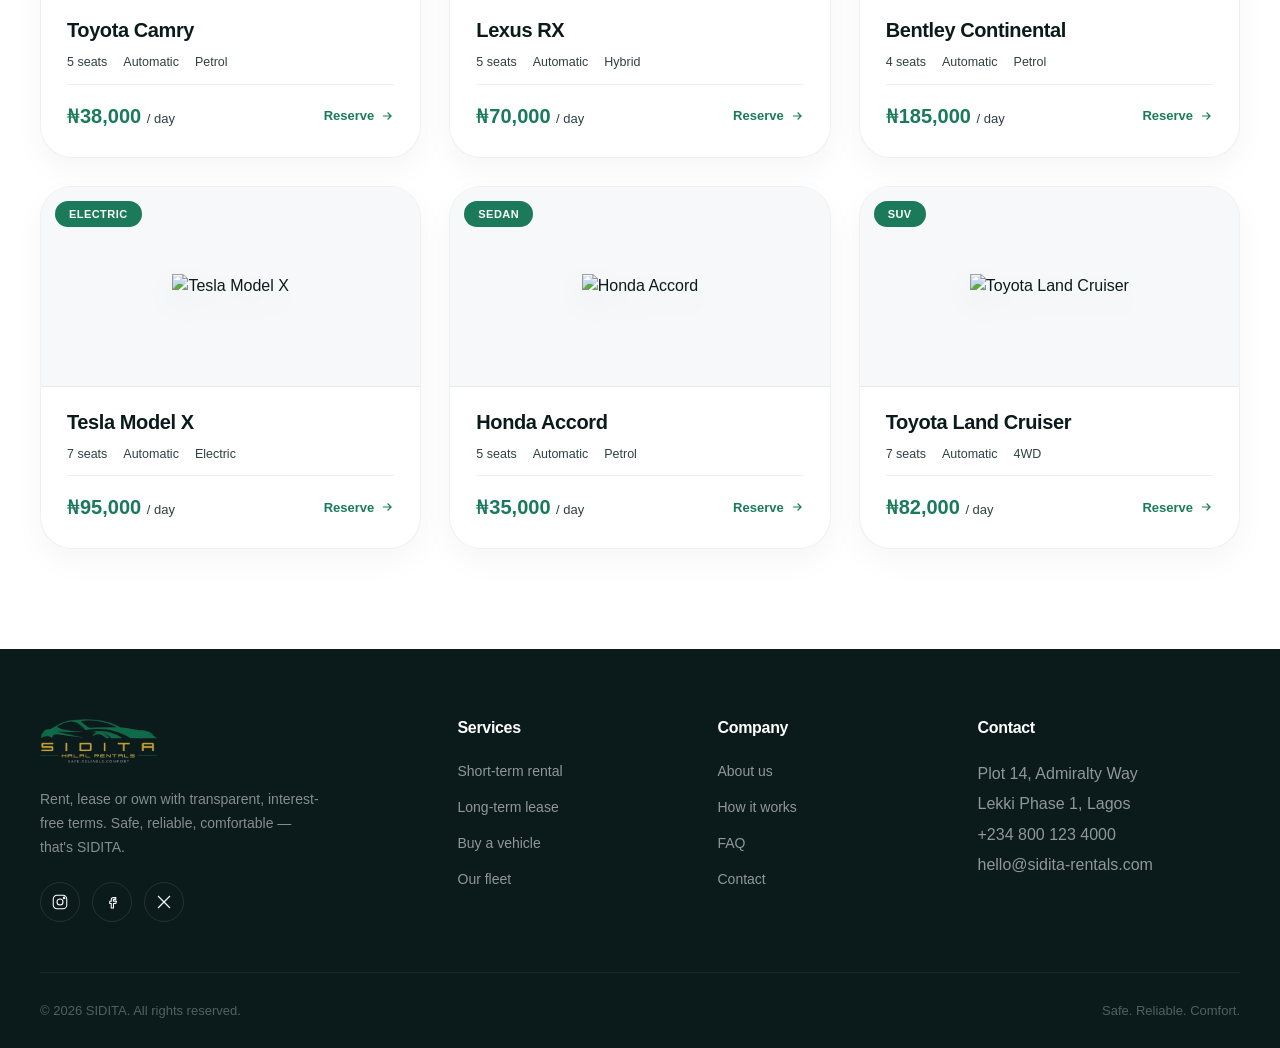
==== commit c904ce03: "Add files via upload" ====
--- a/leasing.html
+++ b/leasing.html
@@ -1,15 +1,14 @@
 <!DOCTYPE html>
 <html lang="en">
 <head>
-  <meta charset="UTF-8">
-  <meta name="viewport" content="width=device-width, initial-scale=1.0">
-  <title>SIDITA · Modern Fleet | Rent, Lease, Own</title>
-  <meta name="description" content="Browse SIDITA's verified fleet — sedans, SUVs, luxury, electric. Transparent, interest-free terms.">
-  <link rel="preconnect" href="https://fonts.googleapis.com">
-  <link rel="preconnect" href="https://fonts.gstatic.com" crossorigin>
-  <link href="https://fonts.googleapis.com/css2?family=Inter:wght@400;500;600;700&family=Syne:wght@400;500;600;700&display=swap" rel="stylesheet">
-  <link rel="icon" href="data:image/svg+xml,%3Csvg xmlns='http://www.w3.org/2000/svg' viewBox='0 0 24 24' fill='%231a7a5a'%3E%3Cpath d='M12 2L2 7l10 5 10-5-10-5z'/%3E%3Cpath d='M2 17l10 5 10-5'/%3E%3Cpath d='M2 12l10 5 10-5'/%3E%3C/svg%3E" type="image/svg+xml">
-  <link rel="icon" type="image/png" sizes="32x32" href="favicon.png">
+<meta charset="UTF-8">
+<meta name="viewport" content="width=device-width, initial-scale=1.0">
+<title>SIDITA · Modern Fleet | Rent, Lease, Own</title>
+<meta name="description" content="SIDITA Halal Rentals — transparent, interest-free vehicle rental, leasing and ownership. Verified fleet, fair terms, no hidden fees.">
+<link rel="preconnect" href="https://fonts.googleapis.com">
+<link rel="preconnect" href="https://fonts.gstatic.com" crossorigin>
+<link href="https://fonts.googleapis.com/css2?family=Fraunces:opsz,wght@9..144,400;9..144,500;9..144,600;9..144,700&family=Manrope:wght@400;500;600;700;800&display=swap" rel="stylesheet">
+<link rel="icon" type="image/png" sizes="32x32" href="favicon.png">
 <link rel="apple-touch-icon" href="favicon.png">
   <style>
     * { margin: 0; padding: 0; box-sizing: border-box; }
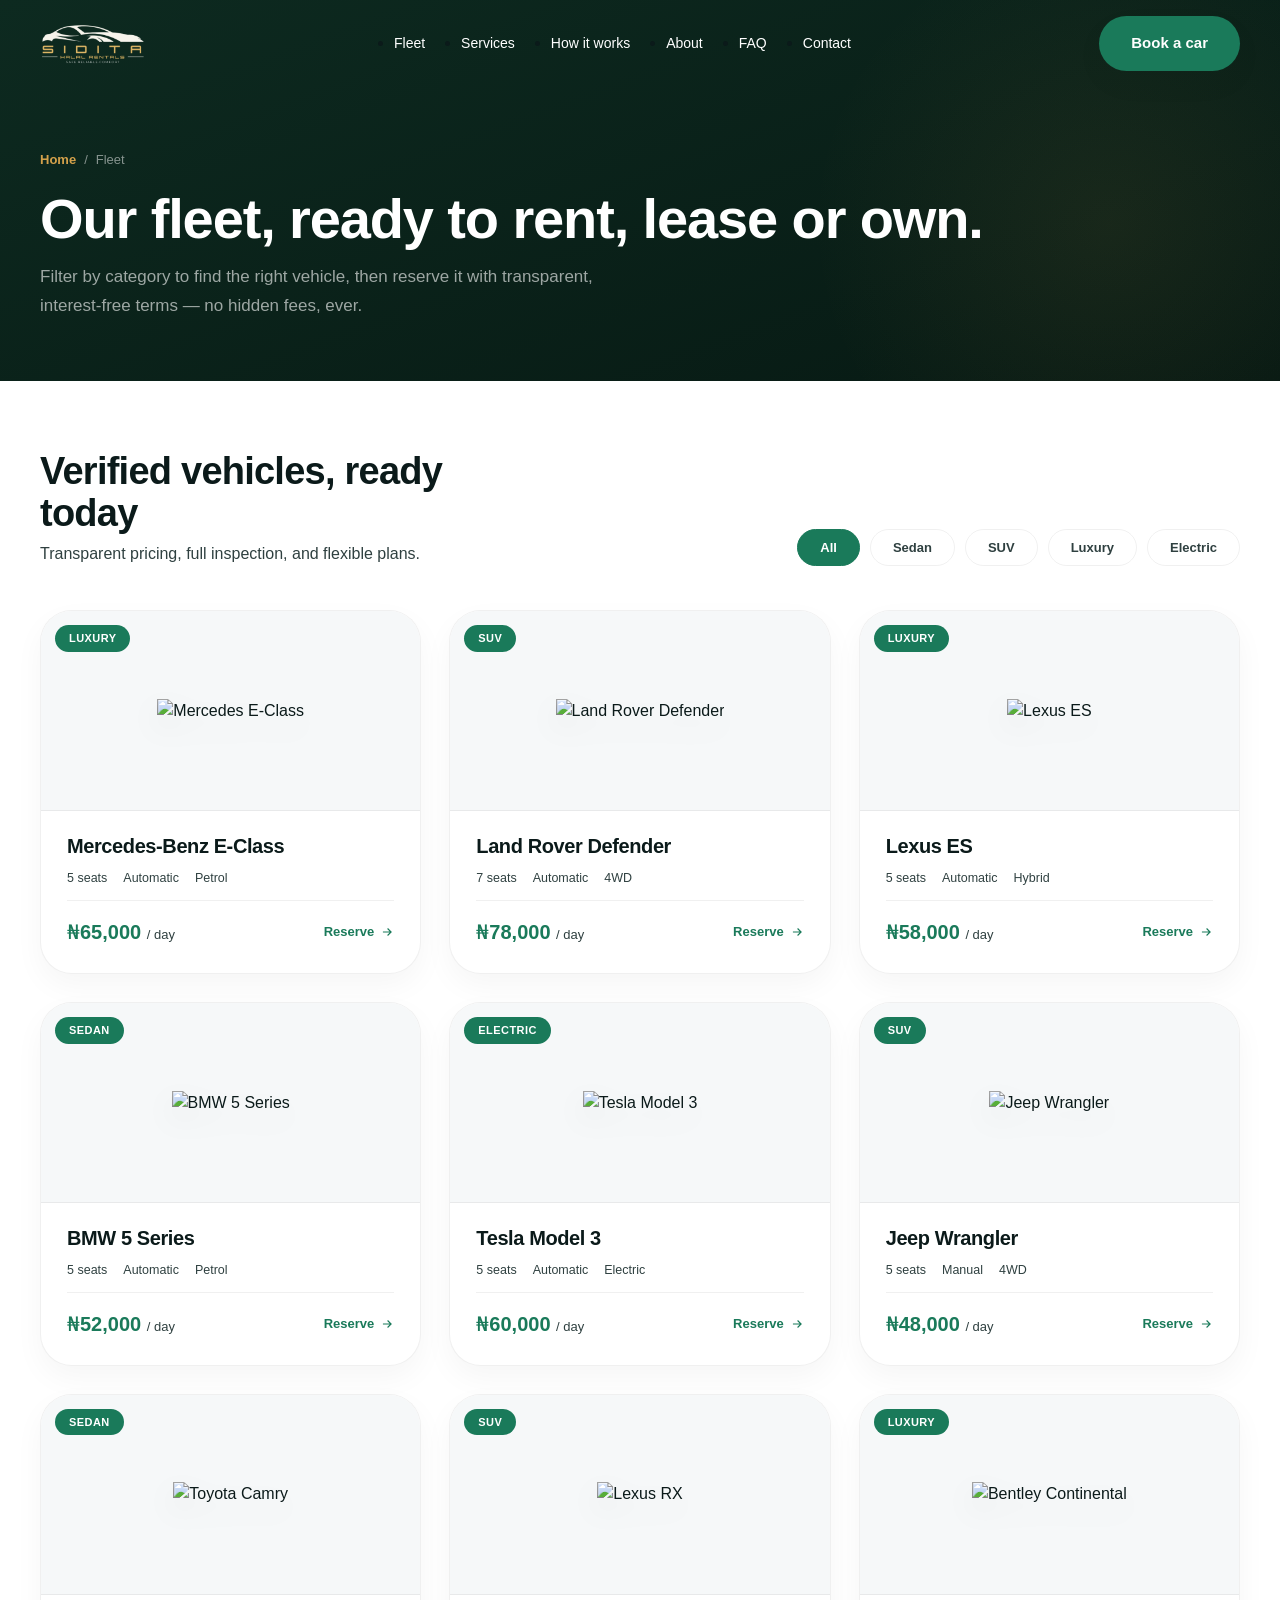
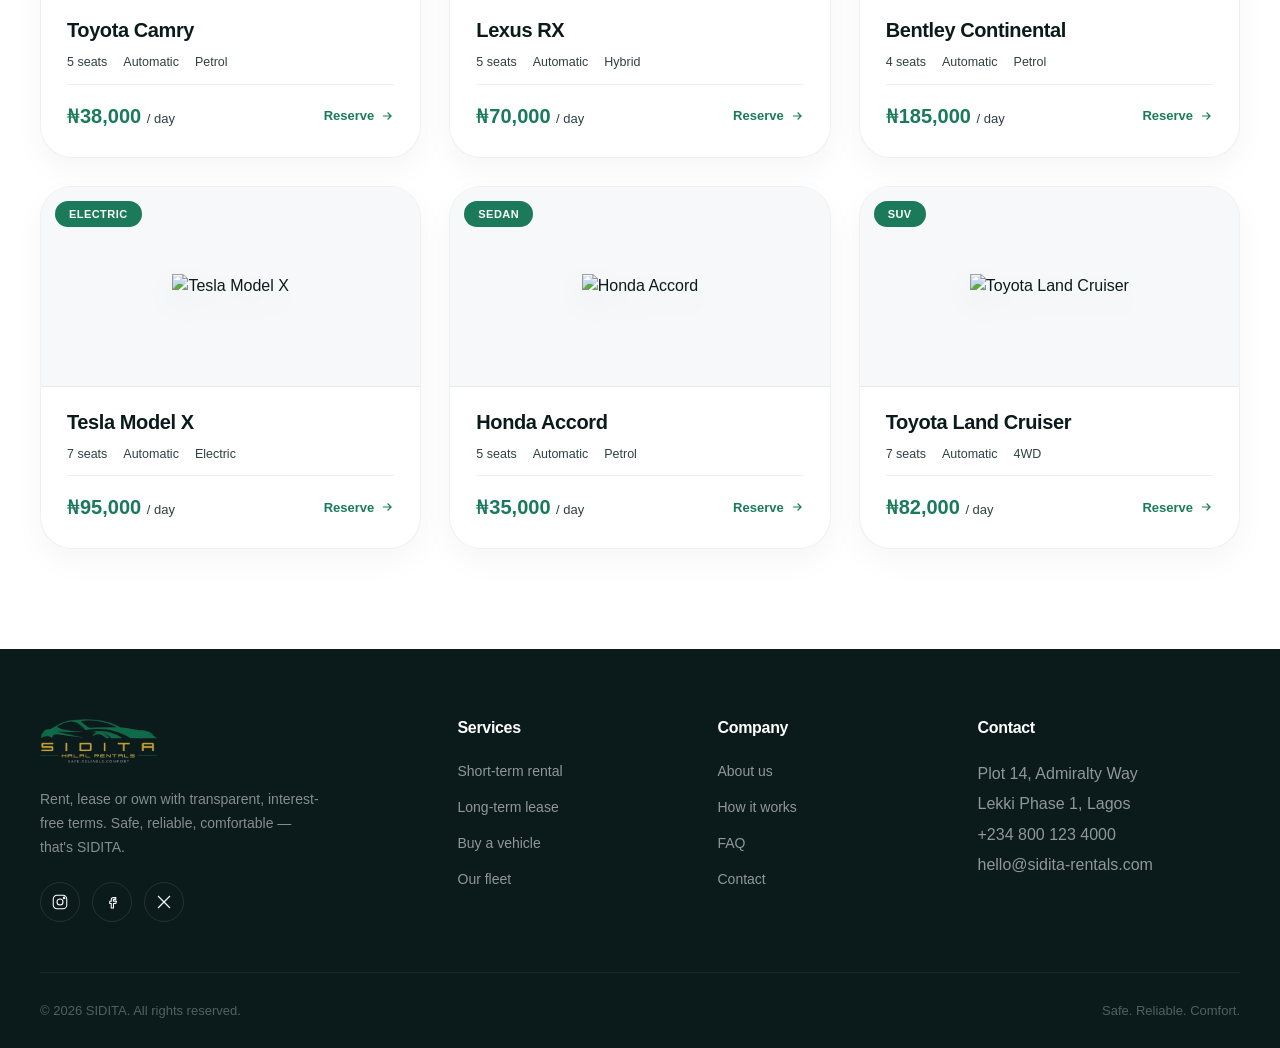
==== commit f3b25c00: "Add files via upload" ====
--- a/leasing.html
+++ b/leasing.html
@@ -7,9 +7,12 @@
 <meta name="description" content="SIDITA Halal Rentals — transparent, interest-free vehicle rental, leasing and ownership. Verified fleet, fair terms, no hidden fees.">
 <link rel="preconnect" href="https://fonts.googleapis.com">
 <link rel="preconnect" href="https://fonts.gstatic.com" crossorigin>
-<link href="https://fonts.googleapis.com/css2?family=Fraunces:opsz,wght@9..144,400;9..144,500;9..144,600;9..144,700&family=Manrope:wght@400;500;600;700;800&display=swap" rel="stylesheet">
-<link rel="icon" type="image/png" sizes="32x32" href="favicon.png">
+<link href="https://fonts.googleapis.com/css2?family=Inter:wght@400;500;600;700&family=Syne:wght@400;500;600;700&display=swap" rel="stylesheet">
+  <link href="style.css" rel="stylesheet">
+
+  <link rel="icon" type="image/png" sizes="32x32" href="favicon.png">
 <link rel="apple-touch-icon" href="favicon.png">
+
   <style>
     * { margin: 0; padding: 0; box-sizing: border-box; }
 
@@ -132,6 +135,11 @@
     .brand img { height: 44px; width: auto; }
     .brand { flex-shrink: 0; }
 
+    .brand .logo-dark { display: none; }
+    .brand .logo-light { display: block; }
+    header.scrolled .brand .logo-dark { display: block; }
+    header.scrolled .brand .logo-light { display: none; }
+
     .nav-links {
       display: flex;
       align-items: center;
@@ -141,13 +149,13 @@
     .nav-links a {
       font-size: 14px;
       font-weight: 500;
-      color: white;
-      transition: color 0.35s ease;
+      color: #ffffff;
+      transition: 0.2s;
       position: relative;
       text-decoration: none;
     }
 
-    .nav-links a:hover { color: white; }
+    .nav-links a:hover { color: #ffffff; opacity: 0.8; }
     .nav-links a::after {
       content: '';
       position: absolute;
@@ -159,10 +167,7 @@
     .nav-links a:hover::after { width: 100%; }
 
     header.scrolled .nav-links a { color: var(--ink-soft); }
-    header.scrolled .nav-links a:hover { color: var(--ink); }
-
-    .burger span { background: white; transition: background 0.35s ease; }
-    header.scrolled .burger span { background: var(--ink); }
+    header.scrolled .nav-links a:hover { color: var(--ink); opacity: 1; }
 
     .nav-cta { display: flex; align-items: center; gap: 16px; }
 
@@ -176,10 +181,12 @@
     }
     .burger span {
       width: 24px; height: 2px;
-      background: var(--ink);
+      background: #ffffff;
       border-radius: 4px;
       transition: 0.2s;
     }
+
+    header.scrolled .burger span { background: var(--ink); }
 
     .mobile-panel {
       display: none;
@@ -470,6 +477,7 @@
       .nav { padding: 14px var(--wrap-pad); }
       .nav-links { display: none; }
       .burger { display: flex; }
+      .nav-cta .btn-primary { display: none; }
       .page-header { padding: 108px 0 44px; }
       .fleet-section { padding: 48px 0 70px; }
       .fleet-grid { grid-template-columns: 1fr; }
@@ -501,7 +509,10 @@
 
 <header id="siteHeader">
   <nav class="nav">
-    <a href="index.html#top" class="brand"><img id="navLogo" src="logo-light.png" alt="SIDITA"></a>
+    <a href="index.html#top" class="brand">
+      <img src="logo-light.png" alt="SIDITA" class="logo-light">
+      <img src="logo.png" alt="SIDITA" class="logo-dark">
+    </a>
     <ul class="nav-links">
       <li><a href="index.html#fleet">Fleet</a></li>
       <li><a href="index.html#services">Services</a></li>
@@ -744,15 +755,9 @@
 <script>
   // Header scroll effect
   const headerEl = document.getElementById('siteHeader');
-  const navLogo = document.getElementById('navLogo');
-  function updateHeaderState() {
-    const scrolled = window.scrollY > 20;
-    headerEl.classList.toggle('scrolled', scrolled);
-    const desiredSrc = scrolled ? 'logo.png' : 'logo-light.png';
-    if (navLogo.getAttribute('src') !== desiredSrc) navLogo.setAttribute('src', desiredSrc);
-  }
-  window.addEventListener('scroll', updateHeaderState);
-  updateHeaderState();
+  window.addEventListener('scroll', () => {
+    headerEl.classList.toggle('scrolled', window.scrollY > 20);
+  });
 
   // Mobile menu
   const burger = document.getElementById('burgerBtn');
--- a/style.css
+++ b/style.css
@@ -0,0 +1,396 @@
+/* cyrillic-ext */
+@font-face {
+  font-family: 'Inter';
+  font-style: normal;
+  font-weight: 400;
+  font-display: swap;
+  src: url(https://fonts.gstatic.com/s/inter/v20/UcC73FwrK3iLTeHuS_nVMrMxCp50SjIa2JL7W0I5nvwUgHU.woff2) format('woff2');
+  unicode-range: U+0460-052F, U+1C80-1C8A, U+20B4, U+2DE0-2DFF, U+A640-A69F, U+FE2E-FE2F;
+}
+/* cyrillic */
+@font-face {
+  font-family: 'Inter';
+  font-style: normal;
+  font-weight: 400;
+  font-display: swap;
+  src: url(https://fonts.gstatic.com/s/inter/v20/UcC73FwrK3iLTeHuS_nVMrMxCp50SjIa0ZL7W0I5nvwUgHU.woff2) format('woff2');
+  unicode-range: U+0301, U+0400-045F, U+0490-0491, U+04B0-04B1, U+2116;
+}
+/* greek-ext */
+@font-face {
+  font-family: 'Inter';
+  font-style: normal;
+  font-weight: 400;
+  font-display: swap;
+  src: url(https://fonts.gstatic.com/s/inter/v20/UcC73FwrK3iLTeHuS_nVMrMxCp50SjIa2ZL7W0I5nvwUgHU.woff2) format('woff2');
+  unicode-range: U+1F00-1FFF;
+}
+/* greek */
+@font-face {
+  font-family: 'Inter';
+  font-style: normal;
+  font-weight: 400;
+  font-display: swap;
+  src: url(https://fonts.gstatic.com/s/inter/v20/UcC73FwrK3iLTeHuS_nVMrMxCp50SjIa1pL7W0I5nvwUgHU.woff2) format('woff2');
+  unicode-range: U+0370-0377, U+037A-037F, U+0384-038A, U+038C, U+038E-03A1, U+03A3-03FF;
+}
+/* vietnamese */
+@font-face {
+  font-family: 'Inter';
+  font-style: normal;
+  font-weight: 400;
+  font-display: swap;
+  src: url(https://fonts.gstatic.com/s/inter/v20/UcC73FwrK3iLTeHuS_nVMrMxCp50SjIa2pL7W0I5nvwUgHU.woff2) format('woff2');
+  unicode-range: U+0102-0103, U+0110-0111, U+0128-0129, U+0168-0169, U+01A0-01A1, U+01AF-01B0, U+0300-0301, U+0303-0304, U+0308-0309, U+0323, U+0329, U+1EA0-1EF9, U+20AB;
+}
+/* latin-ext */
+@font-face {
+  font-family: 'Inter';
+  font-style: normal;
+  font-weight: 400;
+  font-display: swap;
+  src: url(https://fonts.gstatic.com/s/inter/v20/UcC73FwrK3iLTeHuS_nVMrMxCp50SjIa25L7W0I5nvwUgHU.woff2) format('woff2');
+  unicode-range: U+0100-02BA, U+02BD-02C5, U+02C7-02CC, U+02CE-02D7, U+02DD-02FF, U+0304, U+0308, U+0329, U+1D00-1DBF, U+1E00-1E9F, U+1EF2-1EFF, U+2020, U+20A0-20AB, U+20AD-20C0, U+2113, U+2C60-2C7F, U+A720-A7FF;
+}
+/* latin */
+@font-face {
+  font-family: 'Inter';
+  font-style: normal;
+  font-weight: 400;
+  font-display: swap;
+  src: url(https://fonts.gstatic.com/s/inter/v20/UcC73FwrK3iLTeHuS_nVMrMxCp50SjIa1ZL7W0I5nvwU.woff2) format('woff2');
+  unicode-range: U+0000-00FF, U+0131, U+0152-0153, U+02BB-02BC, U+02C6, U+02DA, U+02DC, U+0304, U+0308, U+0329, U+2000-206F, U+20AC, U+2122, U+2191, U+2193, U+2212, U+2215, U+FEFF, U+FFFD;
+}
+/* cyrillic-ext */
+@font-face {
+  font-family: 'Inter';
+  font-style: normal;
+  font-weight: 500;
+  font-display: swap;
+  src: url(https://fonts.gstatic.com/s/inter/v20/UcC73FwrK3iLTeHuS_nVMrMxCp50SjIa2JL7W0I5nvwUgHU.woff2) format('woff2');
+  unicode-range: U+0460-052F, U+1C80-1C8A, U+20B4, U+2DE0-2DFF, U+A640-A69F, U+FE2E-FE2F;
+}
+/* cyrillic */
+@font-face {
+  font-family: 'Inter';
+  font-style: normal;
+  font-weight: 500;
+  font-display: swap;
+  src: url(https://fonts.gstatic.com/s/inter/v20/UcC73FwrK3iLTeHuS_nVMrMxCp50SjIa0ZL7W0I5nvwUgHU.woff2) format('woff2');
+  unicode-range: U+0301, U+0400-045F, U+0490-0491, U+04B0-04B1, U+2116;
+}
+/* greek-ext */
+@font-face {
+  font-family: 'Inter';
+  font-style: normal;
+  font-weight: 500;
+  font-display: swap;
+  src: url(https://fonts.gstatic.com/s/inter/v20/UcC73FwrK3iLTeHuS_nVMrMxCp50SjIa2ZL7W0I5nvwUgHU.woff2) format('woff2');
+  unicode-range: U+1F00-1FFF;
+}
+/* greek */
+@font-face {
+  font-family: 'Inter';
+  font-style: normal;
+  font-weight: 500;
+  font-display: swap;
+  src: url(https://fonts.gstatic.com/s/inter/v20/UcC73FwrK3iLTeHuS_nVMrMxCp50SjIa1pL7W0I5nvwUgHU.woff2) format('woff2');
+  unicode-range: U+0370-0377, U+037A-037F, U+0384-038A, U+038C, U+038E-03A1, U+03A3-03FF;
+}
+/* vietnamese */
+@font-face {
+  font-family: 'Inter';
+  font-style: normal;
+  font-weight: 500;
+  font-display: swap;
+  src: url(https://fonts.gstatic.com/s/inter/v20/UcC73FwrK3iLTeHuS_nVMrMxCp50SjIa2pL7W0I5nvwUgHU.woff2) format('woff2');
+  unicode-range: U+0102-0103, U+0110-0111, U+0128-0129, U+0168-0169, U+01A0-01A1, U+01AF-01B0, U+0300-0301, U+0303-0304, U+0308-0309, U+0323, U+0329, U+1EA0-1EF9, U+20AB;
+}
+/* latin-ext */
+@font-face {
+  font-family: 'Inter';
+  font-style: normal;
+  font-weight: 500;
+  font-display: swap;
+  src: url(https://fonts.gstatic.com/s/inter/v20/UcC73FwrK3iLTeHuS_nVMrMxCp50SjIa25L7W0I5nvwUgHU.woff2) format('woff2');
+  unicode-range: U+0100-02BA, U+02BD-02C5, U+02C7-02CC, U+02CE-02D7, U+02DD-02FF, U+0304, U+0308, U+0329, U+1D00-1DBF, U+1E00-1E9F, U+1EF2-1EFF, U+2020, U+20A0-20AB, U+20AD-20C0, U+2113, U+2C60-2C7F, U+A720-A7FF;
+}
+/* latin */
+@font-face {
+  font-family: 'Inter';
+  font-style: normal;
+  font-weight: 500;
+  font-display: swap;
+  src: url(https://fonts.gstatic.com/s/inter/v20/UcC73FwrK3iLTeHuS_nVMrMxCp50SjIa1ZL7W0I5nvwU.woff2) format('woff2');
+  unicode-range: U+0000-00FF, U+0131, U+0152-0153, U+02BB-02BC, U+02C6, U+02DA, U+02DC, U+0304, U+0308, U+0329, U+2000-206F, U+20AC, U+2122, U+2191, U+2193, U+2212, U+2215, U+FEFF, U+FFFD;
+}
+/* cyrillic-ext */
+@font-face {
+  font-family: 'Inter';
+  font-style: normal;
+  font-weight: 600;
+  font-display: swap;
+  src: url(https://fonts.gstatic.com/s/inter/v20/UcC73FwrK3iLTeHuS_nVMrMxCp50SjIa2JL7W0I5nvwUgHU.woff2) format('woff2');
+  unicode-range: U+0460-052F, U+1C80-1C8A, U+20B4, U+2DE0-2DFF, U+A640-A69F, U+FE2E-FE2F;
+}
+/* cyrillic */
+@font-face {
+  font-family: 'Inter';
+  font-style: normal;
+  font-weight: 600;
+  font-display: swap;
+  src: url(https://fonts.gstatic.com/s/inter/v20/UcC73FwrK3iLTeHuS_nVMrMxCp50SjIa0ZL7W0I5nvwUgHU.woff2) format('woff2');
+  unicode-range: U+0301, U+0400-045F, U+0490-0491, U+04B0-04B1, U+2116;
+}
+/* greek-ext */
+@font-face {
+  font-family: 'Inter';
+  font-style: normal;
+  font-weight: 600;
+  font-display: swap;
+  src: url(https://fonts.gstatic.com/s/inter/v20/UcC73FwrK3iLTeHuS_nVMrMxCp50SjIa2ZL7W0I5nvwUgHU.woff2) format('woff2');
+  unicode-range: U+1F00-1FFF;
+}
+/* greek */
+@font-face {
+  font-family: 'Inter';
+  font-style: normal;
+  font-weight: 600;
+  font-display: swap;
+  src: url(https://fonts.gstatic.com/s/inter/v20/UcC73FwrK3iLTeHuS_nVMrMxCp50SjIa1pL7W0I5nvwUgHU.woff2) format('woff2');
+  unicode-range: U+0370-0377, U+037A-037F, U+0384-038A, U+038C, U+038E-03A1, U+03A3-03FF;
+}
+/* vietnamese */
+@font-face {
+  font-family: 'Inter';
+  font-style: normal;
+  font-weight: 600;
+  font-display: swap;
+  src: url(https://fonts.gstatic.com/s/inter/v20/UcC73FwrK3iLTeHuS_nVMrMxCp50SjIa2pL7W0I5nvwUgHU.woff2) format('woff2');
+  unicode-range: U+0102-0103, U+0110-0111, U+0128-0129, U+0168-0169, U+01A0-01A1, U+01AF-01B0, U+0300-0301, U+0303-0304, U+0308-0309, U+0323, U+0329, U+1EA0-1EF9, U+20AB;
+}
+/* latin-ext */
+@font-face {
+  font-family: 'Inter';
+  font-style: normal;
+  font-weight: 600;
+  font-display: swap;
+  src: url(https://fonts.gstatic.com/s/inter/v20/UcC73FwrK3iLTeHuS_nVMrMxCp50SjIa25L7W0I5nvwUgHU.woff2) format('woff2');
+  unicode-range: U+0100-02BA, U+02BD-02C5, U+02C7-02CC, U+02CE-02D7, U+02DD-02FF, U+0304, U+0308, U+0329, U+1D00-1DBF, U+1E00-1E9F, U+1EF2-1EFF, U+2020, U+20A0-20AB, U+20AD-20C0, U+2113, U+2C60-2C7F, U+A720-A7FF;
+}
+/* latin */
+@font-face {
+  font-family: 'Inter';
+  font-style: normal;
+  font-weight: 600;
+  font-display: swap;
+  src: url(https://fonts.gstatic.com/s/inter/v20/UcC73FwrK3iLTeHuS_nVMrMxCp50SjIa1ZL7W0I5nvwU.woff2) format('woff2');
+  unicode-range: U+0000-00FF, U+0131, U+0152-0153, U+02BB-02BC, U+02C6, U+02DA, U+02DC, U+0304, U+0308, U+0329, U+2000-206F, U+20AC, U+2122, U+2191, U+2193, U+2212, U+2215, U+FEFF, U+FFFD;
+}
+/* cyrillic-ext */
+@font-face {
+  font-family: 'Inter';
+  font-style: normal;
+  font-weight: 700;
+  font-display: swap;
+  src: url(https://fonts.gstatic.com/s/inter/v20/UcC73FwrK3iLTeHuS_nVMrMxCp50SjIa2JL7W0I5nvwUgHU.woff2) format('woff2');
+  unicode-range: U+0460-052F, U+1C80-1C8A, U+20B4, U+2DE0-2DFF, U+A640-A69F, U+FE2E-FE2F;
+}
+/* cyrillic */
+@font-face {
+  font-family: 'Inter';
+  font-style: normal;
+  font-weight: 700;
+  font-display: swap;
+  src: url(https://fonts.gstatic.com/s/inter/v20/UcC73FwrK3iLTeHuS_nVMrMxCp50SjIa0ZL7W0I5nvwUgHU.woff2) format('woff2');
+  unicode-range: U+0301, U+0400-045F, U+0490-0491, U+04B0-04B1, U+2116;
+}
+/* greek-ext */
+@font-face {
+  font-family: 'Inter';
+  font-style: normal;
+  font-weight: 700;
+  font-display: swap;
+  src: url(https://fonts.gstatic.com/s/inter/v20/UcC73FwrK3iLTeHuS_nVMrMxCp50SjIa2ZL7W0I5nvwUgHU.woff2) format('woff2');
+  unicode-range: U+1F00-1FFF;
+}
+/* greek */
+@font-face {
+  font-family: 'Inter';
+  font-style: normal;
+  font-weight: 700;
+  font-display: swap;
+  src: url(https://fonts.gstatic.com/s/inter/v20/UcC73FwrK3iLTeHuS_nVMrMxCp50SjIa1pL7W0I5nvwUgHU.woff2) format('woff2');
+  unicode-range: U+0370-0377, U+037A-037F, U+0384-038A, U+038C, U+038E-03A1, U+03A3-03FF;
+}
+/* vietnamese */
+@font-face {
+  font-family: 'Inter';
+  font-style: normal;
+  font-weight: 700;
+  font-display: swap;
+  src: url(https://fonts.gstatic.com/s/inter/v20/UcC73FwrK3iLTeHuS_nVMrMxCp50SjIa2pL7W0I5nvwUgHU.woff2) format('woff2');
+  unicode-range: U+0102-0103, U+0110-0111, U+0128-0129, U+0168-0169, U+01A0-01A1, U+01AF-01B0, U+0300-0301, U+0303-0304, U+0308-0309, U+0323, U+0329, U+1EA0-1EF9, U+20AB;
+}
+/* latin-ext */
+@font-face {
+  font-family: 'Inter';
+  font-style: normal;
+  font-weight: 700;
+  font-display: swap;
+  src: url(https://fonts.gstatic.com/s/inter/v20/UcC73FwrK3iLTeHuS_nVMrMxCp50SjIa25L7W0I5nvwUgHU.woff2) format('woff2');
+  unicode-range: U+0100-02BA, U+02BD-02C5, U+02C7-02CC, U+02CE-02D7, U+02DD-02FF, U+0304, U+0308, U+0329, U+1D00-1DBF, U+1E00-1E9F, U+1EF2-1EFF, U+2020, U+20A0-20AB, U+20AD-20C0, U+2113, U+2C60-2C7F, U+A720-A7FF;
+}
+/* latin */
+@font-face {
+  font-family: 'Inter';
+  font-style: normal;
+  font-weight: 700;
+  font-display: swap;
+  src: url(https://fonts.gstatic.com/s/inter/v20/UcC73FwrK3iLTeHuS_nVMrMxCp50SjIa1ZL7W0I5nvwU.woff2) format('woff2');
+  unicode-range: U+0000-00FF, U+0131, U+0152-0153, U+02BB-02BC, U+02C6, U+02DA, U+02DC, U+0304, U+0308, U+0329, U+2000-206F, U+20AC, U+2122, U+2191, U+2193, U+2212, U+2215, U+FEFF, U+FFFD;
+}
+/* cyrillic-ext */
+@font-face {
+  font-family: 'Inter';
+  font-style: normal;
+  font-weight: 800;
+  font-display: swap;
+  src: url(https://fonts.gstatic.com/s/inter/v20/UcC73FwrK3iLTeHuS_nVMrMxCp50SjIa2JL7W0I5nvwUgHU.woff2) format('woff2');
+  unicode-range: U+0460-052F, U+1C80-1C8A, U+20B4, U+2DE0-2DFF, U+A640-A69F, U+FE2E-FE2F;
+}
+/* cyrillic */
+@font-face {
+  font-family: 'Inter';
+  font-style: normal;
+  font-weight: 800;
+  font-display: swap;
+  src: url(https://fonts.gstatic.com/s/inter/v20/UcC73FwrK3iLTeHuS_nVMrMxCp50SjIa0ZL7W0I5nvwUgHU.woff2) format('woff2');
+  unicode-range: U+0301, U+0400-045F, U+0490-0491, U+04B0-04B1, U+2116;
+}
+/* greek-ext */
+@font-face {
+  font-family: 'Inter';
+  font-style: normal;
+  font-weight: 800;
+  font-display: swap;
+  src: url(https://fonts.gstatic.com/s/inter/v20/UcC73FwrK3iLTeHuS_nVMrMxCp50SjIa2ZL7W0I5nvwUgHU.woff2) format('woff2');
+  unicode-range: U+1F00-1FFF;
+}
+/* greek */
+@font-face {
+  font-family: 'Inter';
+  font-style: normal;
+  font-weight: 800;
+  font-display: swap;
+  src: url(https://fonts.gstatic.com/s/inter/v20/UcC73FwrK3iLTeHuS_nVMrMxCp50SjIa1pL7W0I5nvwUgHU.woff2) format('woff2');
+  unicode-range: U+0370-0377, U+037A-037F, U+0384-038A, U+038C, U+038E-03A1, U+03A3-03FF;
+}
+/* vietnamese */
+@font-face {
+  font-family: 'Inter';
+  font-style: normal;
+  font-weight: 800;
+  font-display: swap;
+  src: url(https://fonts.gstatic.com/s/inter/v20/UcC73FwrK3iLTeHuS_nVMrMxCp50SjIa2pL7W0I5nvwUgHU.woff2) format('woff2');
+  unicode-range: U+0102-0103, U+0110-0111, U+0128-0129, U+0168-0169, U+01A0-01A1, U+01AF-01B0, U+0300-0301, U+0303-0304, U+0308-0309, U+0323, U+0329, U+1EA0-1EF9, U+20AB;
+}
+/* latin-ext */
+@font-face {
+  font-family: 'Inter';
+  font-style: normal;
+  font-weight: 800;
+  font-display: swap;
+  src: url(https://fonts.gstatic.com/s/inter/v20/UcC73FwrK3iLTeHuS_nVMrMxCp50SjIa25L7W0I5nvwUgHU.woff2) format('woff2');
+  unicode-range: U+0100-02BA, U+02BD-02C5, U+02C7-02CC, U+02CE-02D7, U+02DD-02FF, U+0304, U+0308, U+0329, U+1D00-1DBF, U+1E00-1E9F, U+1EF2-1EFF, U+2020, U+20A0-20AB, U+20AD-20C0, U+2113, U+2C60-2C7F, U+A720-A7FF;
+}
+/* latin */
+@font-face {
+  font-family: 'Inter';
+  font-style: normal;
+  font-weight: 800;
+  font-display: swap;
+  src: url(https://fonts.gstatic.com/s/inter/v20/UcC73FwrK3iLTeHuS_nVMrMxCp50SjIa1ZL7W0I5nvwU.woff2) format('woff2');
+  unicode-range: U+0000-00FF, U+0131, U+0152-0153, U+02BB-02BC, U+02C6, U+02DA, U+02DC, U+0304, U+0308, U+0329, U+2000-206F, U+20AC, U+2122, U+2191, U+2193, U+2212, U+2215, U+FEFF, U+FFFD;
+}
+/* greek */
+@font-face {
+  font-family: 'Syne';
+  font-style: normal;
+  font-weight: 600;
+  font-display: swap;
+  src: url(https://fonts.gstatic.com/s/syne/v24/8vIH7w4qzmVxm2NL9Hz_.woff2) format('woff2');
+  unicode-range: U+0370-0377, U+037A-037F, U+0384-038A, U+038C, U+038E-03A1, U+03A3-03FF;
+}
+/* latin-ext */
+@font-face {
+  font-family: 'Syne';
+  font-style: normal;
+  font-weight: 600;
+  font-display: swap;
+  src: url(https://fonts.gstatic.com/s/syne/v24/8vIH7w4qzmVxm25L9Hz_.woff2) format('woff2');
+  unicode-range: U+0100-02BA, U+02BD-02C5, U+02C7-02CC, U+02CE-02D7, U+02DD-02FF, U+0304, U+0308, U+0329, U+1D00-1DBF, U+1E00-1E9F, U+1EF2-1EFF, U+2020, U+20A0-20AB, U+20AD-20C0, U+2113, U+2C60-2C7F, U+A720-A7FF;
+}
+/* latin */
+@font-face {
+  font-family: 'Syne';
+  font-style: normal;
+  font-weight: 600;
+  font-display: swap;
+  src: url(https://fonts.gstatic.com/s/syne/v24/8vIH7w4qzmVxm2BL9A.woff2) format('woff2');
+  unicode-range: U+0000-00FF, U+0131, U+0152-0153, U+02BB-02BC, U+02C6, U+02DA, U+02DC, U+0304, U+0308, U+0329, U+2000-206F, U+20AC, U+2122, U+2191, U+2193, U+2212, U+2215, U+FEFF, U+FFFD;
+}
+/* greek */
+@font-face {
+  font-family: 'Syne';
+  font-style: normal;
+  font-weight: 700;
+  font-display: swap;
+  src: url(https://fonts.gstatic.com/s/syne/v24/8vIH7w4qzmVxm2NL9Hz_.woff2) format('woff2');
+  unicode-range: U+0370-0377, U+037A-037F, U+0384-038A, U+038C, U+038E-03A1, U+03A3-03FF;
+}
+/* latin-ext */
+@font-face {
+  font-family: 'Syne';
+  font-style: normal;
+  font-weight: 700;
+  font-display: swap;
+  src: url(https://fonts.gstatic.com/s/syne/v24/8vIH7w4qzmVxm25L9Hz_.woff2) format('woff2');
+  unicode-range: U+0100-02BA, U+02BD-02C5, U+02C7-02CC, U+02CE-02D7, U+02DD-02FF, U+0304, U+0308, U+0329, U+1D00-1DBF, U+1E00-1E9F, U+1EF2-1EFF, U+2020, U+20A0-20AB, U+20AD-20C0, U+2113, U+2C60-2C7F, U+A720-A7FF;
+}
+/* latin */
+@font-face {
+  font-family: 'Syne';
+  font-style: normal;
+  font-weight: 700;
+  font-display: swap;
+  src: url(https://fonts.gstatic.com/s/syne/v24/8vIH7w4qzmVxm2BL9A.woff2) format('woff2');
+  unicode-range: U+0000-00FF, U+0131, U+0152-0153, U+02BB-02BC, U+02C6, U+02DA, U+02DC, U+0304, U+0308, U+0329, U+2000-206F, U+20AC, U+2122, U+2191, U+2193, U+2212, U+2215, U+FEFF, U+FFFD;
+}
+/* greek */
+@font-face {
+  font-family: 'Syne';
+  font-style: normal;
+  font-weight: 800;
+  font-display: swap;
+  src: url(https://fonts.gstatic.com/s/syne/v24/8vIH7w4qzmVxm2NL9Hz_.woff2) format('woff2');
+  unicode-range: U+0370-0377, U+037A-037F, U+0384-038A, U+038C, U+038E-03A1, U+03A3-03FF;
+}
+/* latin-ext */
+@font-face {
+  font-family: 'Syne';
+  font-style: normal;
+  font-weight: 800;
+  font-display: swap;
+  src: url(https://fonts.gstatic.com/s/syne/v24/8vIH7w4qzmVxm25L9Hz_.woff2) format('woff2');
+  unicode-range: U+0100-02BA, U+02BD-02C5, U+02C7-02CC, U+02CE-02D7, U+02DD-02FF, U+0304, U+0308, U+0329, U+1D00-1DBF, U+1E00-1E9F, U+1EF2-1EFF, U+2020, U+20A0-20AB, U+20AD-20C0, U+2113, U+2C60-2C7F, U+A720-A7FF;
+}
+/* latin */
+@font-face {
+  font-family: 'Syne';
+  font-style: normal;
+  font-weight: 800;
+  font-display: swap;
+  src: url(https://fonts.gstatic.com/s/syne/v24/8vIH7w4qzmVxm2BL9A.woff2) format('woff2');
+  unicode-range: U+0000-00FF, U+0131, U+0152-0153, U+02BB-02BC, U+02C6, U+02DA, U+02DC, U+0304, U+0308, U+0329, U+2000-206F, U+20AC, U+2122, U+2191, U+2193, U+2212, U+2215, U+FEFF, U+FFFD;
+}
